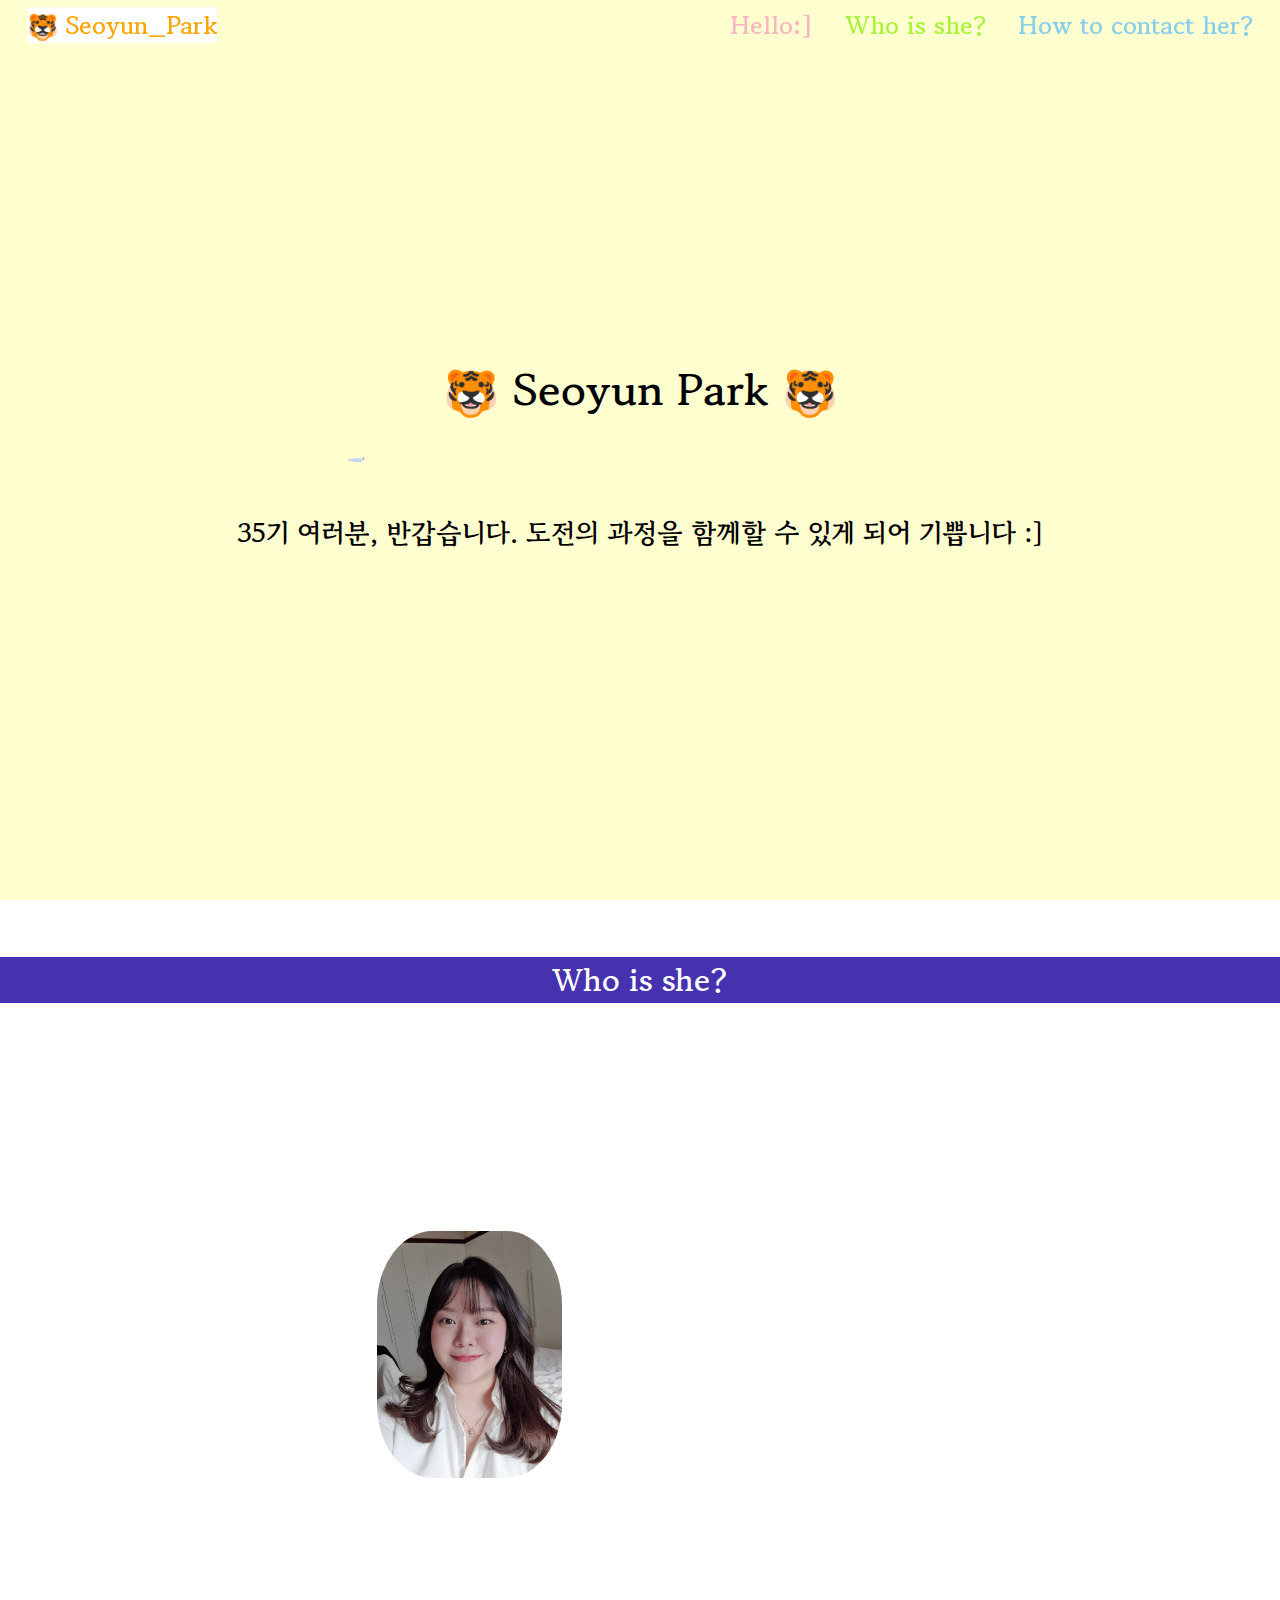
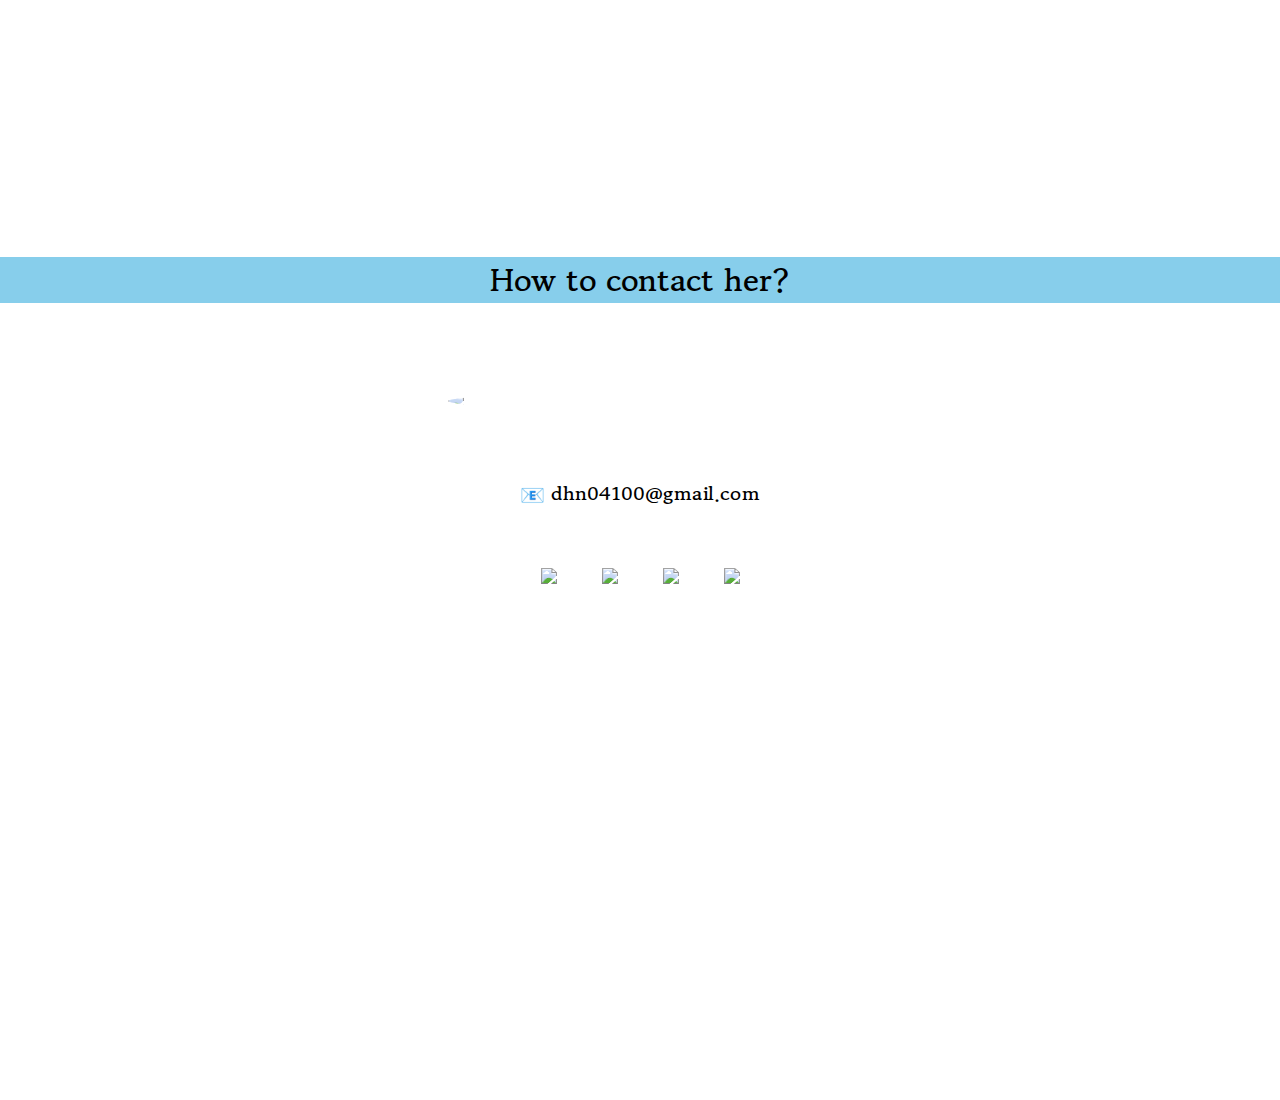
==== HTML/index.html @ dddf6ebf "nav바 flex 적용, logo 추가" ====
<!DOCTYPE html>
<head>
    <!--구글폰트-->
    <link href="https://fonts.googleapis.com/css2?family=Gowun+Batang&display=swap" rel="stylesheet">
    <!-- favicon -->
    <link href="img/tigre_icon.ico" rel="shortcut icon" type="image/x-icon">
    <meta charset="UTF-8">
    <meta name="viewport" content="width=device-width, initial-scale=1.0">
    <title>Seoyun_Park</title>
    <!--나중에 로드된 css파일이 가장 우선순위가 높다.
    그러므로 원하는 외부 css파일이 제대로 적용되기 위해선 head부분이 끝나기 직전 맨 마지막에 위치해야 한다!-->
    <link rel="stylesheet" href="../CSS/index.css">
</head>
<body>
        <nav>
            <logo>
                🐯 Seoyun_Park 
            </logo>
            <!--같은페이지 내 a name(for 클릭시 이동)-->
            <item>
                <a href="#home" style="color: rgb(248, 180, 192);">Hello:]</a>
                <a href="#me" style="color: rgb(169, 243, 59)">Who is she?</a>
                <a href="#contact" style="color: skyblue">How to contact her?</a>
            </item>
        </nav>

    <div class="container"><a name="home"></a>
        <div class="container__home">
            <h1>🐯 Seoyun Park 🐯</h1>
            <img id='tiger' src="https://media.istockphoto.com/photos/funny-tiger-face-picture-id909858932?k=20&m=909858932&s=612x612&w=0&h=Rq5LKW0Afrk-mBOaW4daZA7KhOJztVt-VUy61eu3jvk=">
            <p>35기 여러분, 반갑습니다. 도전의 과정을 함께할 수 있게 되어 기쁩니다 :]</p>
        </div>
        <a name="me"></a>
        <div class="container__me">
            <h1>Who is she?</h1>
            <div class="container__me__content">
                <div class="container__me__content__my-pic"><img src='../img/프로필사진.jpg'></div>
                <div class="container__me__content_my-info">
                    <ul>
                        <li>Name: 박서윤</li>
                        <li>MBTI: ESFJ</li>
                        <li>Major: 정보통신공학과</li>
                        <li>Birth date: 1998-02-12</li>
                        <li>City of Residence: 서울, 용인</li>
                    </ul>
                </div>
            </div>
        </div>
        <a name="contact"></a>
        <div class="container__contact">
            <h1>How to contact her?</h1>
            <img class='container__contact__call-pic' src="https://media1.giphy.com/media/LSFXlAmuWhf6KN49FG/200w.gif?cid=82a1493b43uyl2jy02v2o1eihewjwfdmc5wixrxcimk91atv&rid=200w.gif&ct=g">
            <div class="container__contact__mail">
                📧 dhn04100@gmail.com
            </div>
            <div class="container__contact__contact-list">
                <a href="https://github.com/happy-tiger212"><img src="https://snipstock.com/assets/cdn/png/3501c83e87c774b11ffe331062c77d50.png"></a>
                <a href="https://velog.io/@tiger"><img src="https://jujusnake.github.io/introduction/assets/velog-logo.png"></a>
                <a href="https://www.instagram.com/spread_beads_s2"><img src="https://cdn-icons-png.flaticon.com/512/87/87390.png"></a>
                <a href="https://www.instagram.com/read_ashley_dud"><img src="https://cdn-icons.flaticon.com/png/512/2847/premium/2847689.png?token=exp=1653152950~hmac=2740ef9a741bd08aed2a962cf0799597"></a>
                </div>         
        </div>
    </div>
</body>
</html>
---- CSS/index.css ----
body {
    margin: 0;
    font-family: 'Gowun Batang', serif;
}
nav {
    position: fixed; /*상단 고정*/
    display: flex; 
    flex-direction: row;
    /*nav바 flex 구성 - 2개 박스(logo, item)로 구성*/
    justify-content: space-between;
    /*logo와 item 사이 거리 띄우기*/
    top: 0;
    width: 100%;
    height: 4vh;
    padding-top: 7px;
    background-color: transparent;
    text-align: center;
}
nav logo {
    margin-left: 3vh;
    font-size: 2.8vh;
    font-weight: 600;
    color: orange;
    background-color: rgb(255, 255, 255);
}
nav a{
    text-decoration: none;
    font-size: 2.8vh;
    font-weight: 600;
    padding-right: 3vh;
}
nav a:hover{
    text-decoration: underline;
}
@media(max-width: 720px) {

}
/*반응형 적용 - 720px이하시 a태그 세로로*/

/*----------------------------------------*/
.container {
    display: flex;
    flex-direction: column;
    /* 3단 웹페이지를 만들기 위해 flex */
}
.container__home, .container__me, .container__contact {
    display: flex;
    flex-direction: column;
    /* 배너와 내용 2단 만들기 위해 flex */
    height: 96vh;
    padding-top: 4vh; /*nav부분*/
    flex-grow: 1;
    /* 같은 비율로 화면 채움 */
}
/*----------------------------------------*/
.container__home {
    background-color: rgb(255, 255, 208);
    justify-content: center; /*세로가운데정렬*/
    align-items: center;/*사진과 정보 가로 가운데 정렬*/

}
#tiger{
    border-radius: 100%;
    width: 65vh;
    margin-bottom: 2vh;
    /* padding-top으로 하면 padding까지
    border-radius 범위가 되므로 margin 선택 */
}
.container__home h1 {
    font-size: 5vh;
    /*vh=viewport height
    =현재 실행중인 스크린 크기에 맞춰 상대적 크기 반환
    vw=viewport width
    height=1000px일 때, 1vh는 10px*/
    margin-top: 0;
}
.container__home p {
    font-size: 3vh;
    font-weight: 600; /*텍스트 굵기*/
}
/*----------------------------------------*/
.container__me {
    background-image: url('../img/별.jpg');
    background-size: cover;
    background-position: top;
}
.container__me h1 {
    text-align: center;
    background-color: #4631af;
    color: white;
    margin-bottom: 0;
}
.container__me__content {
    height: 100%;
    display: flex;
    flex-direction: row;
    /* 사진과 내용 가로 2단 만들기 위해 */
    align-items: center;/*사진과 정보 세로 가운데 정렬*/
}
.container__me__content__my-pic img {
    width: 33%;
    border-radius: 30%;
}
.container__me__content__my-pic {
    flex-grow: 2;
    width: 50vh;
    text-align: right;
    padding-right: 20vh;
    padding-bottom: 10vh;
}
.container__me__content_my-info {
    flex-grow: 3;
    font-size: 3vh;
    color: white;
    padding-bottom: 10vh;
}
ul {
    list-style: none; /*점들 삭제*/
    padding-left: 0; /*자체 padding 삭제*/
}
li {
    margin-bottom: 3vh;
    font-size: 110%
}
/*----------------------------------------*/
.container__contact {
    background-image:  url('https://images.unsplash.com/photo-1514454529242-9e4677563e7b?ixlib=rb-1.2.1&ixid=MnwxMjA3fDB8MHxwaG90by1wYWdlfHx8fGVufDB8fHx8&auto=format&fit=crop&w=1170&q=80');
    background-size: cover;
}
.container__contact h1 {
    text-align: center;
    background-color: skyblue;
    margin-bottom: 0;
}
.container__contact__call-pic {
    margin-top: 90px;
    margin-bottom: 70px;
    width: 30%;
    border-radius: 60%;
    margin-left: auto;
    margin-right: auto;
}
.container__contact__mail {
    text-align: center;
    font-size: 20px;
    color:black;
    font-weight: 600;
}
.container__contact__contact-list {
    margin-top: 0px;
    margin-bottom: 80px;
    text-align: center; /*이미지 가운데 정렬*/
}
.container__contact__contact-list a:not(:last-child){
    padding-right: 40px;
}
.container__contact__contact-list img {
    margin-top: 60px;
    width: 9vh;
}
.container__contact__contact-list a:hover img {
    transition: all 0.2s linear;
    /*부드럽게 확대*/
    transform: scale(1.2);
} /*마우스 오버시 img 확대*/
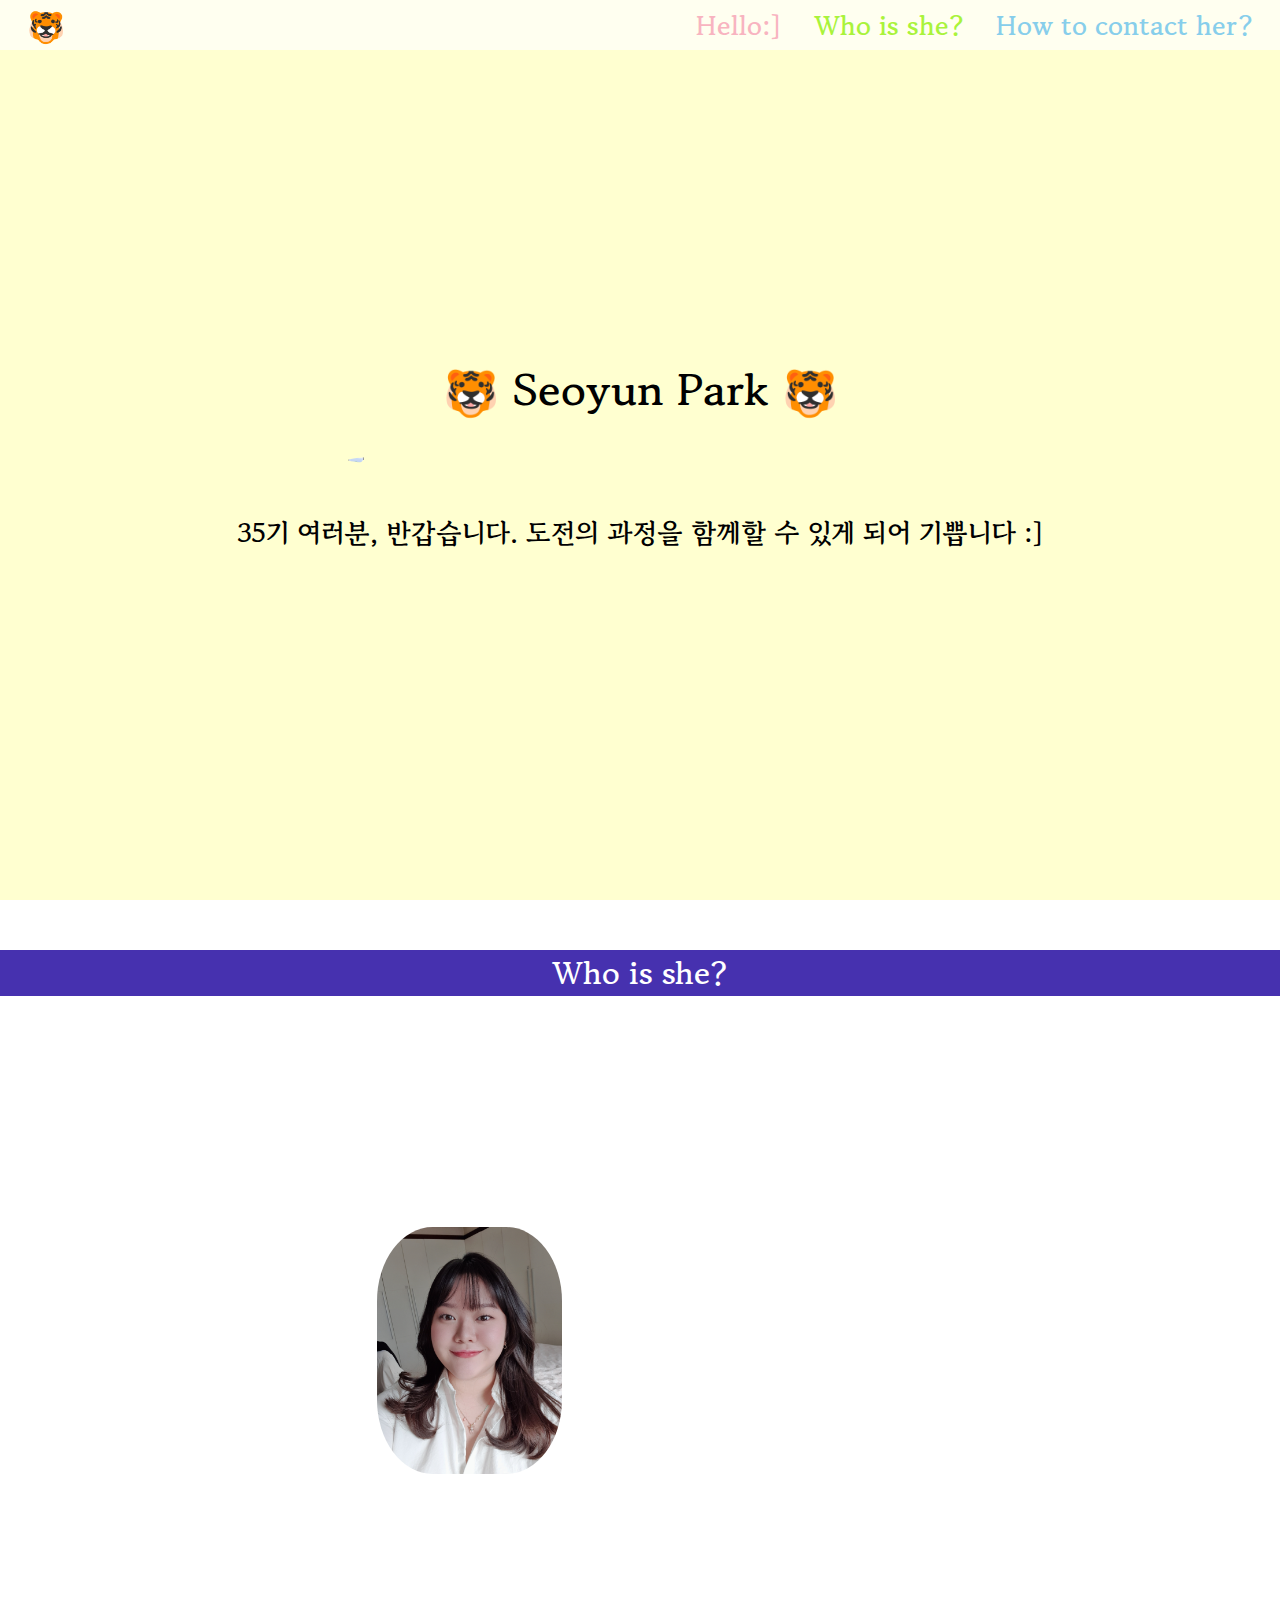
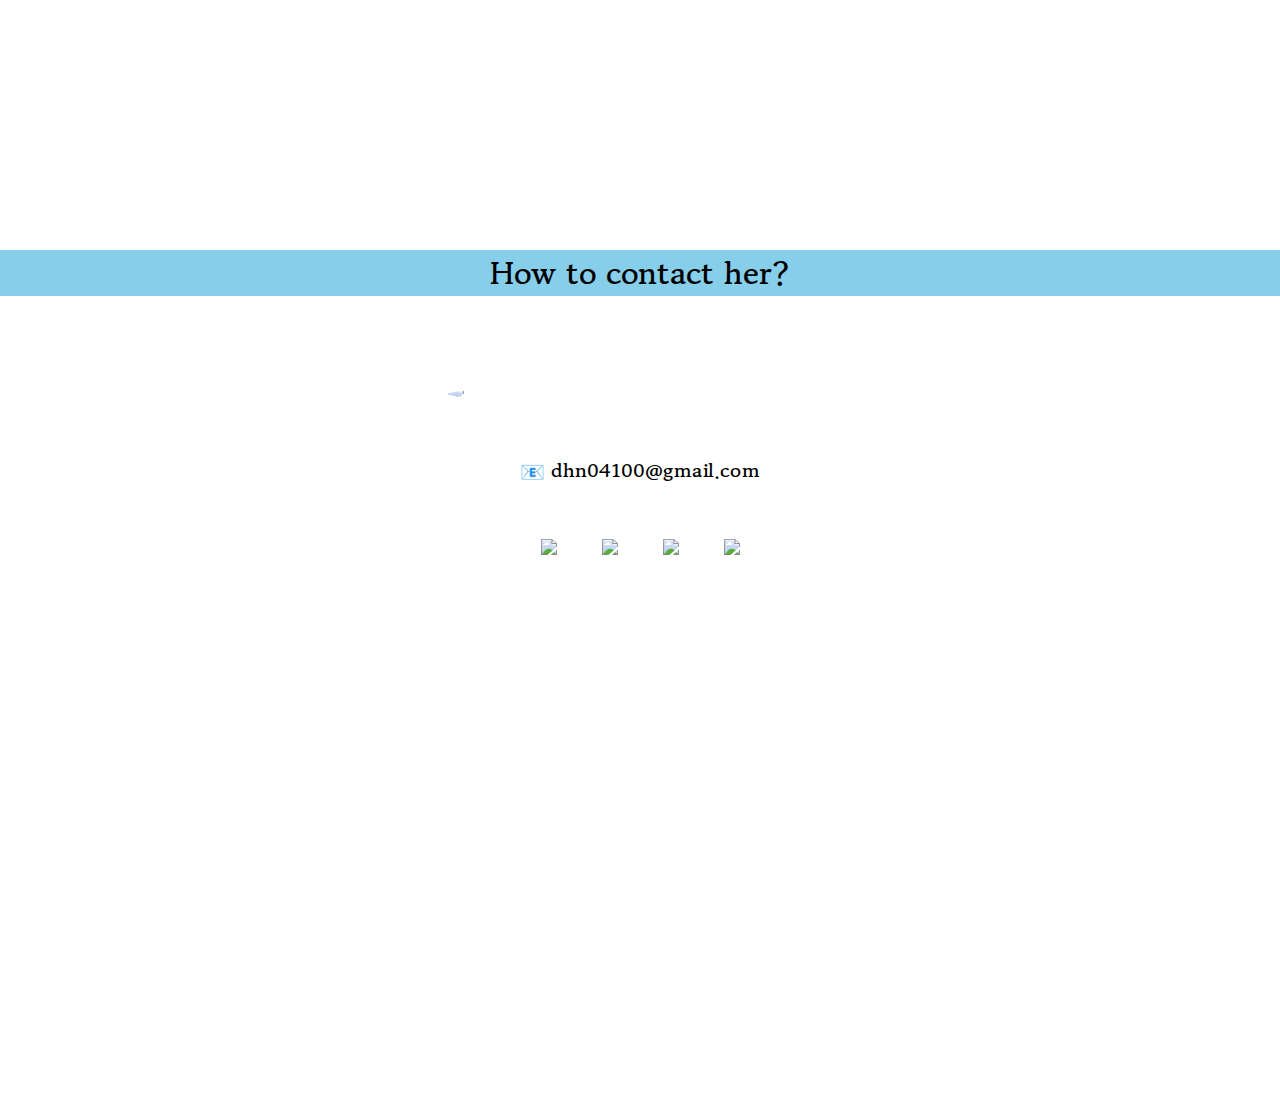
==== commit 042f7a0b: "nav바 반응형 + toggleBtn JS적용" ====
--- a/HTML/index.html
+++ b/HTML/index.html
@@ -3,27 +3,32 @@
     <!--구글폰트-->
     <link href="https://fonts.googleapis.com/css2?family=Gowun+Batang&display=swap" rel="stylesheet">
     <!-- favicon -->
-    <link href="img/tigre_icon.ico" rel="shortcut icon" type="image/x-icon">
+    <link href="../img/tigre_icon.ico" rel="shortcut icon" type="image/x-icon">
     <meta charset="UTF-8">
+    <!---fontawesome 사용 위해-->
+    <script src="https://kit.fontawesome.com/937f975639.js" crossorigin="anonymous"></script>
     <meta name="viewport" content="width=device-width, initial-scale=1.0">
     <title>Seoyun_Park</title>
     <!--나중에 로드된 css파일이 가장 우선순위가 높다.
     그러므로 원하는 외부 css파일이 제대로 적용되기 위해선 head부분이 끝나기 직전 맨 마지막에 위치해야 한다!-->
+    <script src="../JavaScript/main.js" defer></script>
     <link rel="stylesheet" href="../CSS/index.css">
 </head>
 <body>
         <nav>
             <logo>
-                🐯 Seoyun_Park 
+                🐯
             </logo>
             <!--같은페이지 내 a name(for 클릭시 이동)-->
-            <item>
+            <item class="nav__menu">
                 <a href="#home" style="color: rgb(248, 180, 192);">Hello:]</a>
                 <a href="#me" style="color: rgb(169, 243, 59)">Who is she?</a>
                 <a href="#contact" style="color: skyblue">How to contact her?</a>
             </item>
-        </nav>
-
+            <a href="#" class="nav__toggleBtn">
+                <i class="fa-solid fa-bars"></i>
+            </a>
+            </nav>
     <div class="container"><a name="home"></a>
         <div class="container__home">
             <h1>🐯 Seoyun Park 🐯</h1>
--- a/CSS/index.css
+++ b/CSS/index.css
@@ -9,34 +9,36 @@
     /*nav바 flex 구성 - 2개 박스(logo, item)로 구성*/
     justify-content: space-between;
     /*logo와 item 사이 거리 띄우기*/
+    align-items: center;
     top: 0;
     width: 100%;
     height: 4vh;
     padding-top: 7px;
-    background-color: transparent;
-    text-align: center;
+    padding-bottom: 7px;
+    background-color: ivory;
 }
 nav logo {
     margin-left: 3vh;
-    font-size: 2.8vh;
+    font-size: 3.4vh;
     font-weight: 600;
     color: orange;
-    background-color: rgb(255, 255, 255);
-}
-nav a{
+    /* background-color: rgb(255, 255, 255); */
+    padding-right: 1vh;
+}
+.nav__menu a{
     text-decoration: none;
-    font-size: 2.8vh;
+    font-size: 3vh;
     font-weight: 600;
     padding-right: 3vh;
 }
-nav a:hover{
+.nav__menu a:hover{
     text-decoration: underline;
 }
-@media(max-width: 720px) {
-
-}
-/*반응형 적용 - 720px이하시 a태그 세로로*/
-
+.nav__toggleBtn { /*직속자식만. 즉, 토글버튼*/
+    font-size: 130%;
+    color: black;
+    display: none; /*화면이 720px 이하일때만*/
+}
 /*----------------------------------------*/
 .container {
     display: flex;
@@ -89,6 +91,8 @@
     background-color: #4631af;
     color: white;
     margin-bottom: 0;
+    margin-top: 14px;
+    /*4vh초과한  nav바의 padding 14px*/
 }
 .container__me__content {
     height: 100%;
@@ -131,10 +135,12 @@
     text-align: center;
     background-color: skyblue;
     margin-bottom: 0;
+    margin-top: 14px;
+    /*4vh초과한  nav바의 padding 14px*/
 }
 .container__contact__call-pic {
-    margin-top: 90px;
-    margin-bottom: 70px;
+    margin-top: 10vh;
+    margin-bottom: 6vh;
     width: 30%;
     border-radius: 60%;
     margin-left: auto;
@@ -155,11 +161,56 @@
     padding-right: 40px;
 }
 .container__contact__contact-list img {
-    margin-top: 60px;
+    margin-top: 6vh;
     width: 9vh;
 }
 .container__contact__contact-list a:hover img {
     transition: all 0.2s linear;
     /*부드럽게 확대*/
     transform: scale(1.2);
-} /*마우스 오버시 img 확대*/ +} /*마우스 오버시 img 확대*/ 
+
+/*반응형 적용 - 720px이하시 a태그 세로로*/
+@media(max-width: 720px) {
+    /*특정 px이하 메뉴 세로 배치*/
+    nav {
+        flex-direction: column;
+        padding-bottom: 10px;
+        /*nav 내부의 logo와 item을 세로 정렬*/
+    }
+    nav logo {
+        margin: 0;
+        padding-right: 0;
+    }
+    nav item {
+        display: flex;
+        flex-direction: column;
+        background-color: ivory;
+
+        /*item 내부의 a태그들을 세로 정렬*/
+        width: 100%;
+        padding-top: 1vh;
+        align-items: center/*가로중앙정렬*/;
+    }
+    .nav__menu a {
+        padding-bottom: 1vh;
+        padding-right: 0;
+    }
+    .container__home, .container__me, .container__contact {
+        padding-top: 21vh;
+        height: 79vh;
+    }
+    .nav__toggleBtn {
+        display: block;
+        position: absolute;
+        /*가장 가까운 position 기준(nav바: fixed)으로 고정*/
+        top: 10px;
+        right: 13px;
+    }
+    .nav__menu {
+        display: none; /*toggleBtn 누르기 전에 보이지 않도록*/
+    }
+    .nav__menu.active {
+        display: flex;
+    }
+}
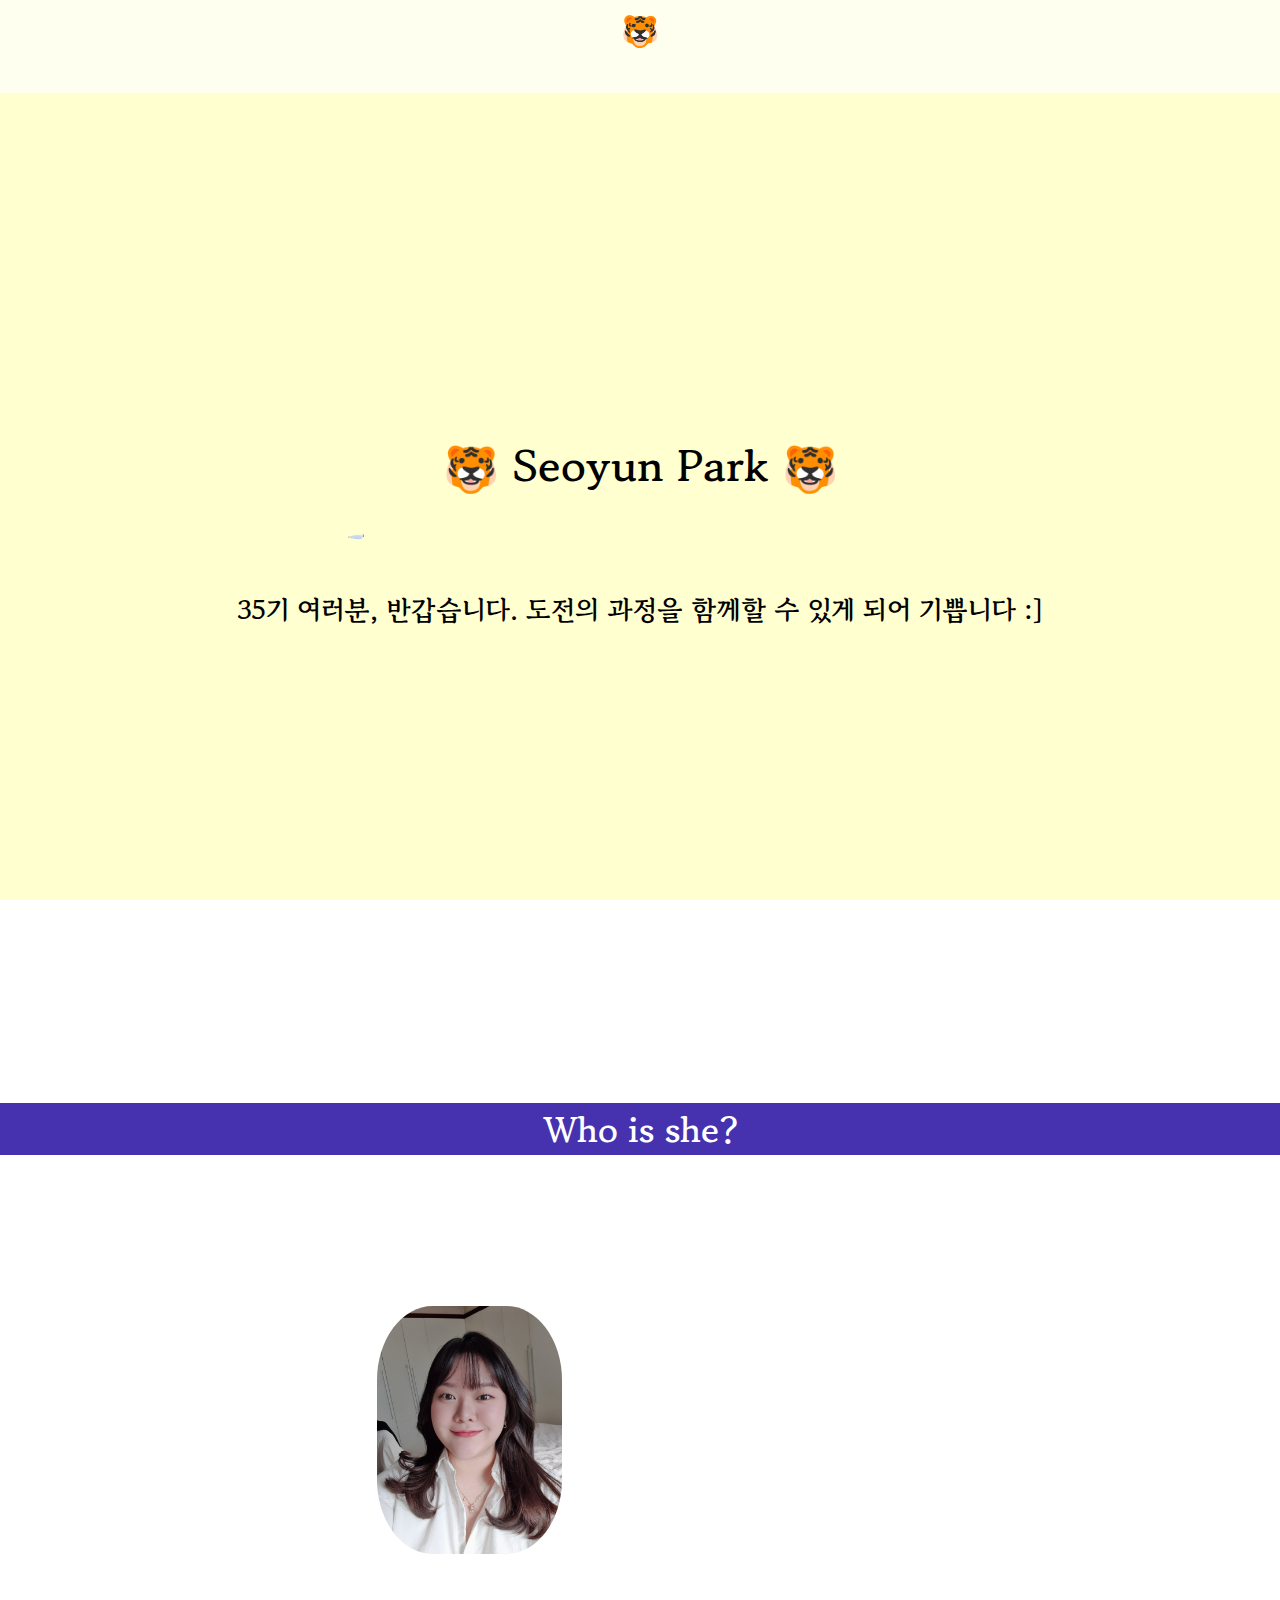
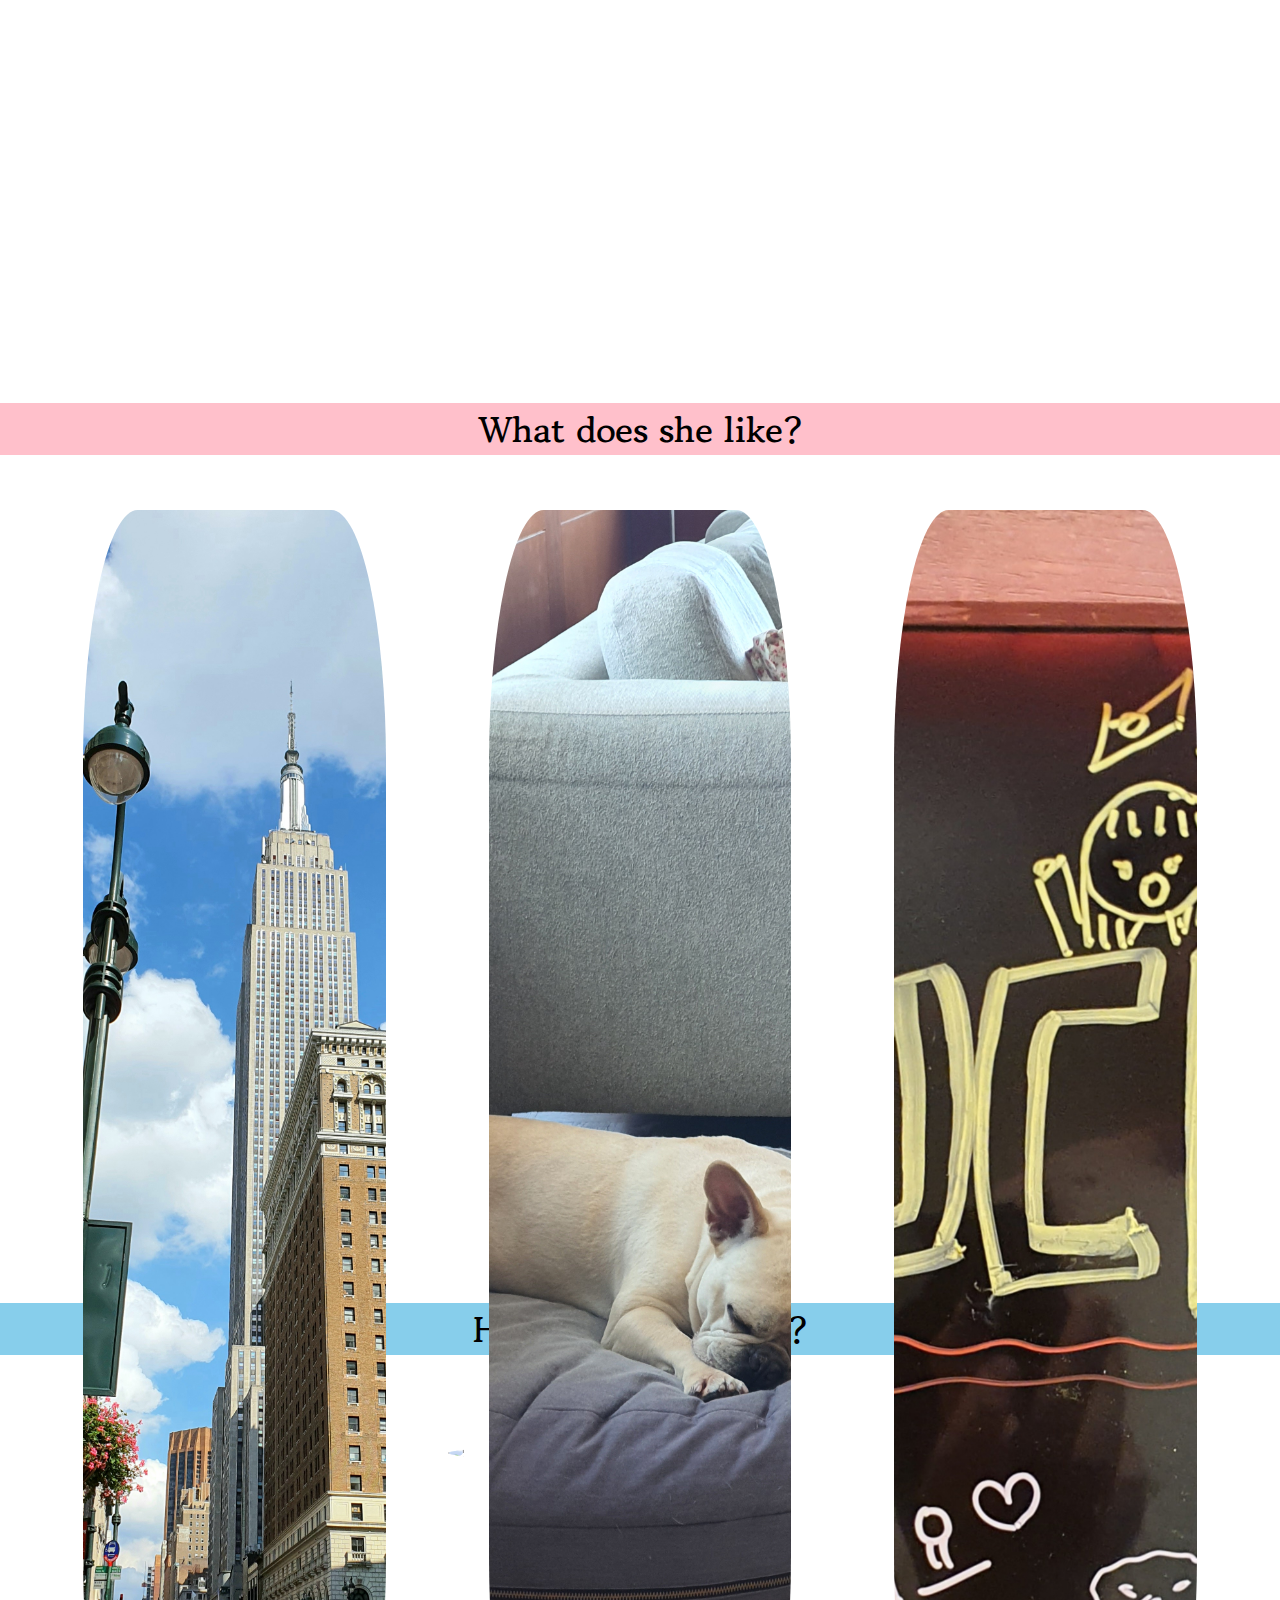
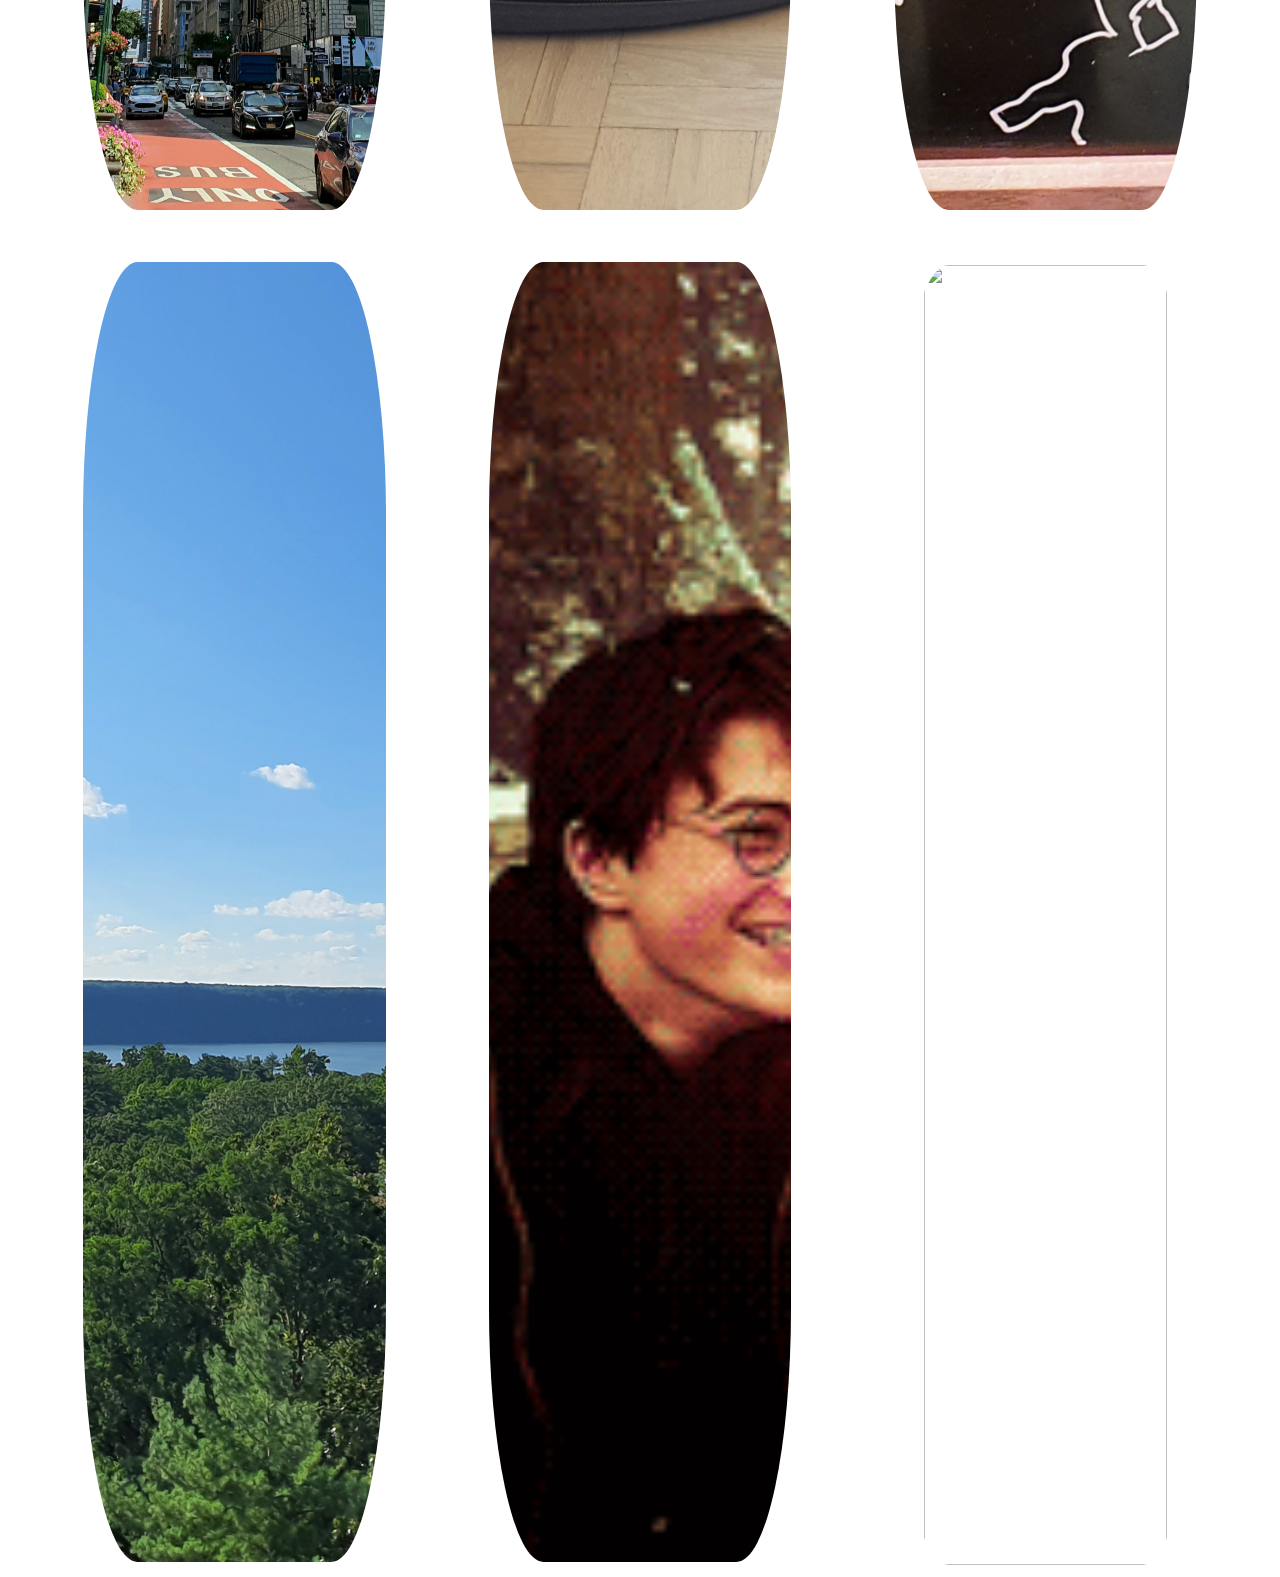
==== commit 984546a8: "갤러리 + hover시 텍스트" ====
--- a/HTML/index.html
+++ b/HTML/index.html
@@ -15,20 +15,21 @@
     <link rel="stylesheet" href="../CSS/index.css">
 </head>
 <body>
-        <nav>
-            <logo>
-                🐯
-            </logo>
-            <!--같은페이지 내 a name(for 클릭시 이동)-->
-            <item class="nav__menu">
-                <a href="#home" style="color: rgb(248, 180, 192);">Hello:]</a>
-                <a href="#me" style="color: rgb(169, 243, 59)">Who is she?</a>
-                <a href="#contact" style="color: skyblue">How to contact her?</a>
-            </item>
-            <a href="#" class="nav__toggleBtn">
-                <i class="fa-solid fa-bars"></i>
-            </a>
-            </nav>
+    <nav>
+        <logo>
+            <a href="#">🐯</a>
+        </logo>
+        <!--같은페이지 내 a name(for 클릭시 이동)-->
+        <item class="nav__menu">
+            <a href="#home" style="color: rgb(224, 224, 74);">Hello:]</a>
+            <a href="#me" style="color: rgb(165, 110, 229)">Who is she?</a>
+            <a href="#like" style="color: rgb(254, 180, 192)">What does she like?</a>
+            <a href="#contact" style="color: skyblue">How to contact her?</a>
+        </item>
+        <a href="#" class="nav__toggleBtn">
+            <i class="fa-solid fa-bars"></i>
+        </a>
+    </nav>
     <div class="container"><a name="home"></a>
         <div class="container__home">
             <h1>🐯 Seoyun Park 🐯</h1>
@@ -51,6 +52,36 @@
                 </div>
             </div>
         </div>
+        <a name="like"></a>
+        <div class="container__like">
+            <h1>What does she like?</h1>
+            <div class="container__like__grid">
+                <div>
+                    <p class="container__like__grid__title">여행</p>
+                    <img src="../img/뉴욕.jpg">
+                </div>
+                <div>
+                    <p class="container__like__grid__title">털친구들</p>
+                    <img src="../img/털친구.jpg">
+                </div>
+                <div>
+                    <p class="container__like__grid__title">방탈출</p>
+                    <img src="../img/방탈출.jpg">
+                </div>
+                <div>
+                    <p class="container__like__grid__title">맑은 하늘</p>
+                    <img src="../img/자연하늘.jpg">
+                </div>
+                <div>
+                    <p class="container__like__grid__title">영화</p>
+                    <img src="../img/해리포터.gif">
+                </div>
+                <div>
+                    <p class="container__like__grid__title">파스타</p>
+                    <img src="../img/파스타.jpg">
+                </div>
+            </div>
+        </div>
         <a name="contact"></a>
         <div class="container__contact">
             <h1>How to contact her?</h1>
--- a/CSS/index.css
+++ b/CSS/index.css
@@ -2,9 +2,11 @@
     margin: 0;
     font-family: 'Gowun Batang', serif;
 }
+
 nav {
-    position: fixed; /*상단 고정*/
-    display: flex; 
+    position: fixed;
+    /*상단 고정*/
+    display: flex;
     flex-direction: row;
     /*nav바 flex 구성 - 2개 박스(logo, item)로 구성*/
     justify-content: space-between;
@@ -17,6 +19,7 @@
     padding-bottom: 7px;
     background-color: ivory;
 }
+
 nav logo {
     margin-left: 3vh;
     font-size: 3.4vh;
@@ -25,49 +28,69 @@
     /* background-color: rgb(255, 255, 255); */
     padding-right: 1vh;
 }
-.nav__menu a{
+
+nav logo a {
+    text-decoration: none;
+}
+
+.nav__menu a {
     text-decoration: none;
     font-size: 3vh;
     font-weight: 600;
     padding-right: 3vh;
 }
-.nav__menu a:hover{
+
+.nav__menu a:hover {
     text-decoration: underline;
 }
-.nav__toggleBtn { /*직속자식만. 즉, 토글버튼*/
-    font-size: 130%;
+
+.nav__toggleBtn {
+    /*직속자식만. 즉, 토글버튼*/
+    font-size: 2.7vh;
     color: black;
-    display: none; /*화면이 720px 이하일때만*/
-}
+    display: none;
+    /*화면이 720px 이하일때만*/
+}
+
 /*----------------------------------------*/
 .container {
     display: flex;
     flex-direction: column;
     /* 3단 웹페이지를 만들기 위해 flex */
 }
-.container__home, .container__me, .container__contact {
+
+.container__home,
+.container__me,
+.container__like,
+.container__contact {
     display: flex;
     flex-direction: column;
     /* 배너와 내용 2단 만들기 위해 flex */
     height: 96vh;
-    padding-top: 4vh; /*nav부분*/
+    padding-top: 4vh;
+    /*nav부분*/
     flex-grow: 1;
     /* 같은 비율로 화면 채움 */
 }
+
 /*----------------------------------------*/
 .container__home {
     background-color: rgb(255, 255, 208);
-    justify-content: center; /*세로가운데정렬*/
-    align-items: center;/*사진과 정보 가로 가운데 정렬*/
-
-}
-#tiger{
+    justify-content: center;
+    /*세로가운데정렬*/
+    align-items: center;
+    /*사진과 정보 가로 가운데 정렬*/
+
+}
+
+#tiger {
     border-radius: 100%;
     width: 65vh;
     margin-bottom: 2vh;
     /* padding-top으로 하면 padding까지
     border-radius 범위가 되므로 margin 선택 */
 }
+
 .container__home h1 {
     font-size: 5vh;
     /*vh=viewport height
@@ -76,35 +99,44 @@
     height=1000px일 때, 1vh는 10px*/
     margin-top: 0;
 }
+
 .container__home p {
     font-size: 3vh;
-    font-weight: 600; /*텍스트 굵기*/
-}
+    font-weight: 600;
+    /*텍스트 굵기*/
+}
+
 /*----------------------------------------*/
 .container__me {
     background-image: url('../img/별.jpg');
     background-size: cover;
     background-position: top;
 }
+
 .container__me h1 {
     text-align: center;
     background-color: #4631af;
     color: white;
+    font-size: 4vh;
     margin-bottom: 0;
     margin-top: 14px;
     /*4vh초과한  nav바의 padding 14px*/
 }
+
 .container__me__content {
     height: 100%;
     display: flex;
     flex-direction: row;
     /* 사진과 내용 가로 2단 만들기 위해 */
-    align-items: center;/*사진과 정보 세로 가운데 정렬*/
-}
+    align-items: center;
+    /*사진과 정보 세로 가운데 정렬*/
+}
+
 .container__me__content__my-pic img {
     width: 33%;
     border-radius: 30%;
 }
+
 .container__me__content__my-pic {
     flex-grow: 2;
     width: 50vh;
@@ -112,32 +144,102 @@
     padding-right: 20vh;
     padding-bottom: 10vh;
 }
+
 .container__me__content_my-info {
     flex-grow: 3;
     font-size: 3vh;
     color: white;
     padding-bottom: 10vh;
 }
+
 ul {
-    list-style: none; /*점들 삭제*/
-    padding-left: 0; /*자체 padding 삭제*/
-}
+    list-style: none;
+    /*점들 삭제*/
+    padding-left: 0;
+    /*자체 padding 삭제*/
+}
+
 li {
     margin-bottom: 3vh;
     font-size: 110%
 }
+
+/*----------------------------------------*/
+.container__like {
+    background-image: url('https://cdn.pixabay.com/photo/2017/02/16/19/47/bokeh-2072271_960_720.jpg');
+    background-size: cover;
+}
+
+.container__like img {
+    width: 80%;
+    height: 1300px;
+    object-fit: cover;
+    padding: 10px;
+    border-radius: 20%;
+}
+
+.container__like h1 {
+    text-align: center;
+    background-color: pink;
+    font-size: 4vh;
+    margin-bottom: 0;
+    margin-top: 14px;
+}
+
+.container__like__grid {
+    margin: 5vh;
+    /*img위 text를 absolute로 하기 위해*/
+    display: grid;
+    grid-template-columns: repeat(3, 3fr);
+    /*repeat(3,1fr) = 1fr 1fr 1fr*/
+    grid-gap: 3vh;
+    align-items: center;
+}
+
+.container__like__grid div {
+    text-align: center;
+    position: relative;
+    /*텍스트 사진 기준 위해. position*/
+}
+.container__like__grid__title {
+    margin: 0;
+    /*텍스트 사진 기준 position 위해*/
+    position: absolute;
+    height: 100%;
+    width: 80%;
+    margin-left: 10%;
+    border-radius: 20%;
+    background: rgba(0, 2, 90, 0.4);
+    /*a(alpha channel): 투명도(0(투명)~1(불투명))*/
+    color: white;
+    font-size: 5vh;
+    /*텍스트 가로 세로 중앙 정렬*/
+    display: flex;
+    align-items: center;
+    justify-content: center;
+    /*배경과 텍스트 투명도 지정*/
+    opacity: 0; /*투명*/
+}
+.container__like__grid div:hover .container__like__grid__title {
+    transition: opacity 0.5s; /*opacity가 0.5s동안 변화*/
+    opacity: 1; /*원래의 설정값(불투명)*/
+}
+
 /*----------------------------------------*/
 .container__contact {
-    background-image:  url('https://images.unsplash.com/photo-1514454529242-9e4677563e7b?ixlib=rb-1.2.1&ixid=MnwxMjA3fDB8MHxwaG90by1wYWdlfHx8fGVufDB8fHx8&auto=format&fit=crop&w=1170&q=80');
+    background-image: url('https://images.unsplash.com/photo-1514454529242-9e4677563e7b?ixlib=rb-1.2.1&ixid=MnwxMjA3fDB8MHxwaG90by1wYWdlfHx8fGVufDB8fHx8&auto=format&fit=crop&w=1170&q=80');
     background-size: cover;
 }
+
 .container__contact h1 {
     text-align: center;
     background-color: skyblue;
+    font-size: 4vh;
     margin-bottom: 0;
     margin-top: 14px;
     /*4vh초과한  nav바의 padding 14px*/
 }
+
 .container__contact__call-pic {
     margin-top: 10vh;
     margin-bottom: 6vh;
@@ -146,71 +248,91 @@
     margin-left: auto;
     margin-right: auto;
 }
+
 .container__contact__mail {
     text-align: center;
-    font-size: 20px;
-    color:black;
+    font-size: 2vh;
+    color: black;
     font-weight: 600;
 }
+
 .container__contact__contact-list {
     margin-top: 0px;
     margin-bottom: 80px;
-    text-align: center; /*이미지 가운데 정렬*/
-}
-.container__contact__contact-list a:not(:last-child){
-    padding-right: 40px;
-}
+    text-align: center;
+    /*이미지 가운데 정렬*/
+}
+
+.container__contact__contact-list a:not(:last-child) {
+    padding-right: 4vh;
+}
+
 .container__contact__contact-list img {
     margin-top: 6vh;
     width: 9vh;
 }
+
 .container__contact__contact-list a:hover img {
     transition: all 0.2s linear;
     /*부드럽게 확대*/
     transform: scale(1.2);
-} /*마우스 오버시 img 확대*/ 
-
-/*반응형 적용 - 720px이하시 a태그 세로로*/
-@media(max-width: 720px) {
+}
+/*마우스 오버시 img 확대*/
+
+/*반응형 적용 - 4000px이하시 a태그 세로로*/
+@media(max-width: 4000px) {
+
     /*특정 px이하 메뉴 세로 배치*/
     nav {
         flex-direction: column;
-        padding-bottom: 10px;
+        padding-bottom: 50px;
         /*nav 내부의 logo와 item을 세로 정렬*/
     }
+
     nav logo {
         margin: 0;
         padding-right: 0;
     }
-    nav item {
+
+    .nav__menu {
         display: flex;
         flex-direction: column;
         background-color: ivory;
-
         /*item 내부의 a태그들을 세로 정렬*/
         width: 100%;
         padding-top: 1vh;
-        align-items: center/*가로중앙정렬*/;
-    }
+        align-items: center
+            /*가로중앙정렬*/
+        ;
+    }
+
     .nav__menu a {
         padding-bottom: 1vh;
         padding-right: 0;
     }
-    .container__home, .container__me, .container__contact {
+
+    .container__home,
+    .container__me,
+    .container__like,
+    .container__contact {
         padding-top: 21vh;
         height: 79vh;
     }
+
     .nav__toggleBtn {
         display: block;
         position: absolute;
         /*가장 가까운 position 기준(nav바: fixed)으로 고정*/
         top: 10px;
-        right: 13px;
-    }
+        right: 20px;
+    }
+
     .nav__menu {
-        display: none; /*toggleBtn 누르기 전에 보이지 않도록*/
-    }
+        display: none;
+        /*toggleBtn 누르기 전에 보이지 않도록*/
+    }
+
     .nav__menu.active {
         display: flex;
     }
-}
+}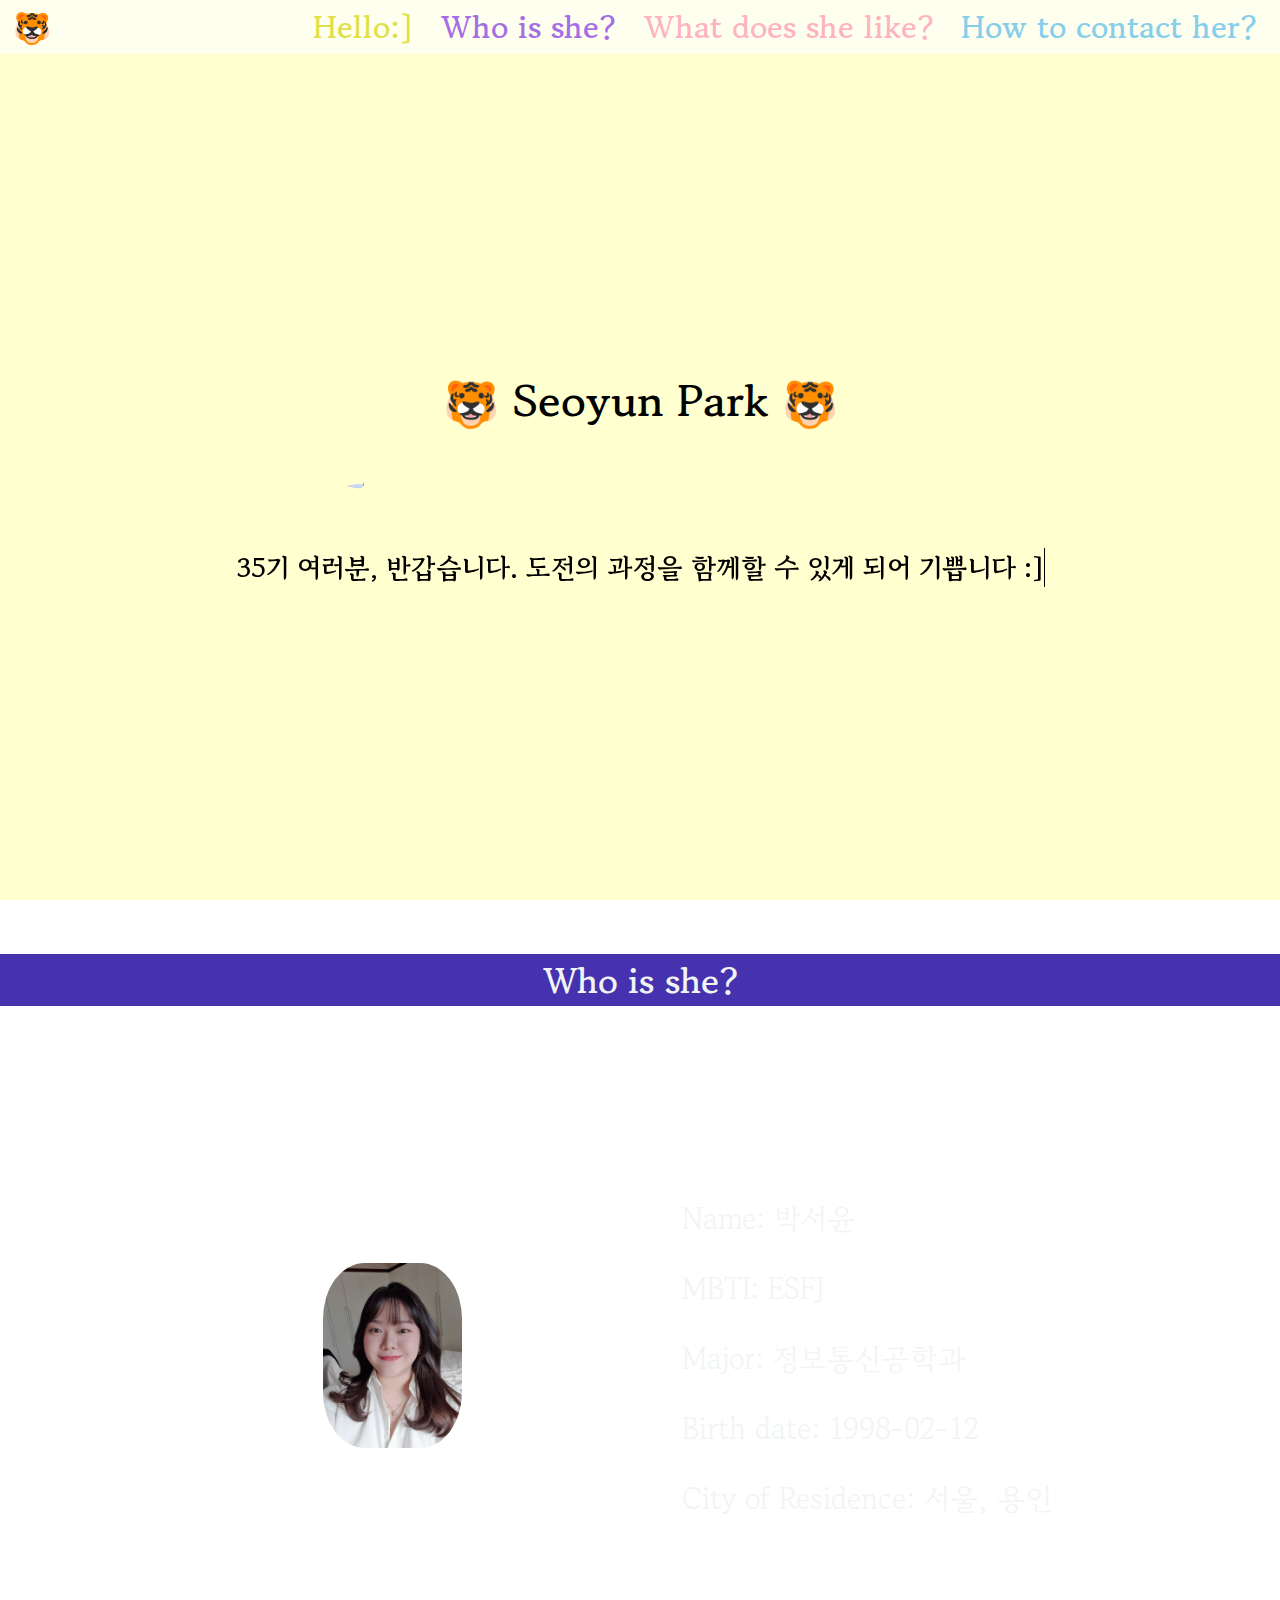
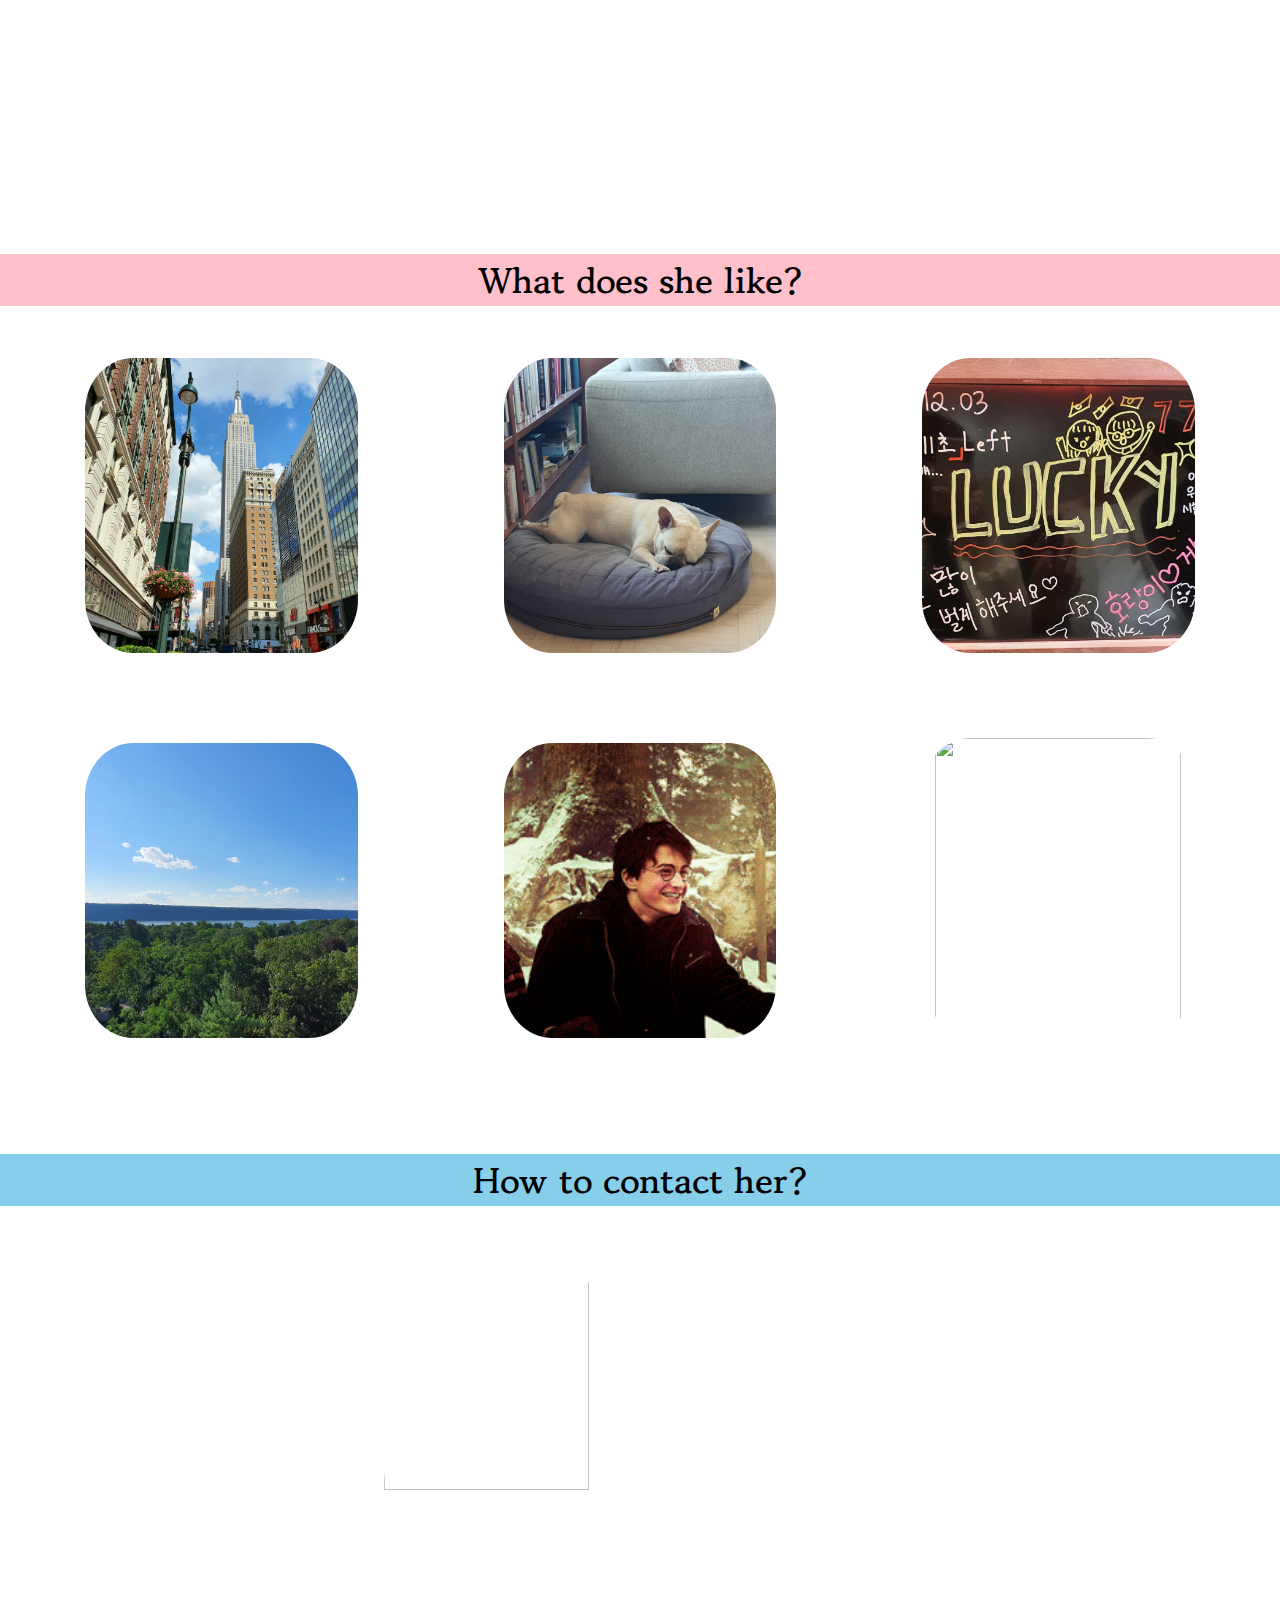
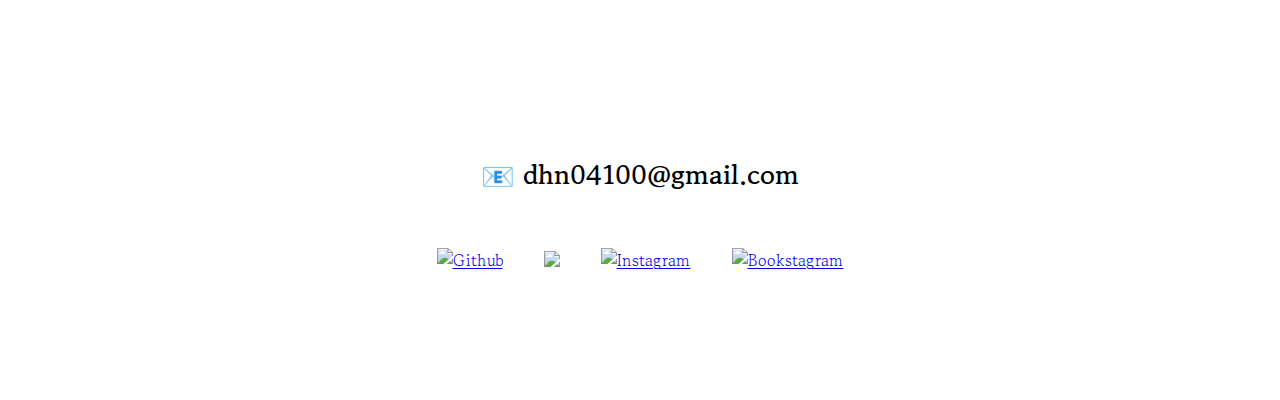
==== commit 4af93f06: "typing 코드 수정+주석처리" ====
--- a/HTML/index.html
+++ b/HTML/index.html
@@ -26,21 +26,25 @@
             <a href="#like" style="color: rgb(254, 180, 192)">What does she like?</a>
             <a href="#contact" style="color: skyblue">How to contact her?</a>
         </item>
-        <a href="#" class="nav__toggleBtn">
+        <a class="nav__toggleBtn">
             <i class="fa-solid fa-bars"></i>
         </a>
     </nav>
-    <div class="container"><a name="home"></a>
-        <div class="container__home">
+    <main class="container"><a name="home"></a>
+        <!--스크롤업 버튼-->
+        <a href="#" class="aside_toTop"> 
+            <i class="fa-solid fa-angles-up"></i>
+        </a>
+        <section class="container__home">
             <h1>🐯 Seoyun Park 🐯</h1>
             <img id='tiger' src="https://media.istockphoto.com/photos/funny-tiger-face-picture-id909858932?k=20&m=909858932&s=612x612&w=0&h=Rq5LKW0Afrk-mBOaW4daZA7KhOJztVt-VUy61eu3jvk=">
-            <p>35기 여러분, 반갑습니다. 도전의 과정을 함께할 수 있게 되어 기쁩니다 :]</p>
-        </div>
+            <div>35기 여러분, 반갑습니다. 도전의 과정을 함께할 수 있게 되어 기쁩니다 :]</div>
+        </section>
         <a name="me"></a>
-        <div class="container__me">
+        <section class="container__me">
             <h1>Who is she?</h1>
             <div class="container__me__content">
-                <div class="container__me__content__my-pic"><img src='../img/프로필사진.jpg'></div>
+                <figure class="container__me__content__my-pic"><img src='../img/프로필사진.jpg'></figure>
                 <div class="container__me__content_my-info">
                     <ul>
                         <li>Name: 박서윤</li>
@@ -51,51 +55,51 @@
                     </ul>
                 </div>
             </div>
-        </div>
+        </section>
         <a name="like"></a>
-        <div class="container__like">
+        <section class="container__like">
             <h1>What does she like?</h1>
             <div class="container__like__grid">
-                <div>
-                    <p class="container__like__grid__title">여행</p>
-                    <img src="../img/뉴욕.jpg">
-                </div>
-                <div>
-                    <p class="container__like__grid__title">털친구들</p>
-                    <img src="../img/털친구.jpg">
-                </div>
-                <div>
-                    <p class="container__like__grid__title">방탈출</p>
-                    <img src="../img/방탈출.jpg">
-                </div>
-                <div>
-                    <p class="container__like__grid__title">맑은 하늘</p>
-                    <img src="../img/자연하늘.jpg">
-                </div>
-                <div>
-                    <p class="container__like__grid__title">영화</p>
-                    <img src="../img/해리포터.gif">
-                </div>
-                <div>
-                    <p class="container__like__grid__title">파스타</p>
-                    <img src="../img/파스타.jpg">
-                </div>
+                <figure>
+                    <figcaption class="container__like__grid__title">여행</figcaption>
+                    <img class="container__like__grid__img" src="../img/뉴욕.jpg">
+                </figure>
+                <figure>
+                    <figcaption class="container__like__grid__title">털친구들</figcaption>
+                    <img class="container__like__grid__img" src="../img/털친구.jpg">
+                </figure>
+                <figure>
+                    <figcaption class="container__like__grid__title">방탈출</figcaption>
+                    <img class="container__like__grid__img" src="../img/방탈출.jpg">
+                </figure>
+                <figure>
+                    <figcaption class="container__like__grid__title">맑은 하늘</figcaption>
+                    <img class="container__like__grid__img" src="../img/자연하늘.jpg">
+                </figure>
+                <figure>
+                    <figcaption class="container__like__grid__title">영화</figcaption>
+                    <img class="container__like__grid__img" src="../img/해리포터.gif">
+                </figure>
+                <figure>
+                    <figcaption class="container__like__grid__title">파스타</figcaption>
+                    <img class="container__like__grid__img" src="../img/파스타.jpg">
+                </figure>
             </div>
-        </div>
+        </section>
         <a name="contact"></a>
-        <div class="container__contact">
+        <section class="container__contact">
             <h1>How to contact her?</h1>
             <img class='container__contact__call-pic' src="https://media1.giphy.com/media/LSFXlAmuWhf6KN49FG/200w.gif?cid=82a1493b43uyl2jy02v2o1eihewjwfdmc5wixrxcimk91atv&rid=200w.gif&ct=g">
             <div class="container__contact__mail">
                 📧 dhn04100@gmail.com
             </div>
-            <div class="container__contact__contact-list">
-                <a href="https://github.com/happy-tiger212"><img src="https://snipstock.com/assets/cdn/png/3501c83e87c774b11ffe331062c77d50.png"></a>
-                <a href="https://velog.io/@tiger"><img src="https://jujusnake.github.io/introduction/assets/velog-logo.png"></a>
-                <a href="https://www.instagram.com/spread_beads_s2"><img src="https://cdn-icons-png.flaticon.com/512/87/87390.png"></a>
-                <a href="https://www.instagram.com/read_ashley_dud"><img src="https://cdn-icons.flaticon.com/png/512/2847/premium/2847689.png?token=exp=1653152950~hmac=2740ef9a741bd08aed2a962cf0799597"></a>
-                </div>         
-        </div>
-    </div>
+            <article class="container__contact__contact-list">
+                <a href="https://github.com/happy-tiger212" target="_blank"><img src="https://snipstock.com/assets/cdn/png/3501c83e87c774b11ffe331062c77d50.png" alt="Github"></a>
+                <a href="https://velog.io/@tiger" target="_blank"><img src="https://jujusnake.github.io/introduction/assets/velog-logo.png" ale="Velog"></a>
+                <a href="https://www.instagram.com/spread_beads_s2" target="_blank"><img src="https://cdn-icons-png.flaticon.com/512/87/87390.png" alt="Instagram"></a>
+                <a href="https://www.instagram.com/read_ashley_dud" target="_blank"><img src="../img/bookstagram.png" alt="Bookstagram"></a>
+            </article>         
+        </section>
+    </main>
 </body>
 </html> --- a/CSS/index.css
+++ b/CSS/index.css
@@ -1,8 +1,16 @@
+:root {
+    --text--color: #f0f4f5;
+}
+* {
+    box-sizing: border-box;
+}
+h1 {
+    margin: 0;
+}
 body {
     margin: 0;
     font-family: 'Gowun Batang', serif;
 }
-
 nav {
     position: fixed;
     /*상단 고정*/
@@ -14,19 +22,15 @@
     align-items: center;
     top: 0;
     width: 100%;
-    height: 4vh;
-    padding-top: 7px;
-    padding-bottom: 7px;
+    height: 6vh;
     background-color: ivory;
 }
 
-nav logo {
-    margin-left: 3vh;
+nav logo { /*nav바 호랑이로고*/
+    margin-left: 1vw;
     font-size: 3.4vh;
     font-weight: 600;
-    color: orange;
-    /* background-color: rgb(255, 255, 255); */
-    padding-right: 1vh;
+    padding-bottom: 0.2vh;
 }
 
 nav logo a {
@@ -35,9 +39,9 @@
 
 .nav__menu a {
     text-decoration: none;
-    font-size: 3vh;
-    font-weight: 600;
-    padding-right: 3vh;
+    font-size: 3.5vh;
+    font-weight: 700;
+    padding-right: 1.7vw;
 }
 
 .nav__menu a:hover {
@@ -51,9 +55,17 @@
     display: none;
     /*화면이 720px 이하일때만*/
 }
-
-/*----------------------------------------*/
-.container {
+.aside_toTop {
+    text-decoration: none;
+    color: black;
+    font-size: 150%;
+    /*브라우저 기준 위치*/
+    position: fixed;
+    bottom: 3vw;
+    right: 4vw;
+}
+/*----------------------------------------*/
+main {
     display: flex;
     flex-direction: column;
     /* 3단 웹페이지를 만들기 위해 flex */
@@ -66,8 +78,8 @@
     display: flex;
     flex-direction: column;
     /* 배너와 내용 2단 만들기 위해 flex */
-    height: 96vh;
-    padding-top: 4vh;
+    height: 100vh;
+    padding-top: 6vh;
     /*nav부분*/
     flex-grow: 1;
     /* 같은 비율로 화면 채움 */
@@ -82,7 +94,14 @@
     /*사진과 정보 가로 가운데 정렬*/
 
 }
-
+.container__home h1 {
+    font-size: 5vh;
+    /*vh=viewport height
+    =현재 실행중인 스크린 크기에 맞춰 상대적 크기 반환
+    vw=viewport width
+    height=1000px일 때, 1vh는 10px*/
+    margin-bottom: 5vh;
+}
 #tiger {
     border-radius: 100%;
     width: 65vh;
@@ -90,20 +109,49 @@
     /* padding-top으로 하면 padding까지
     border-radius 범위가 되므로 margin 선택 */
 }
-
-.container__home h1 {
-    font-size: 5vh;
-    /*vh=viewport height
-    =현재 실행중인 스크린 크기에 맞춰 상대적 크기 반환
-    vw=viewport width
-    height=1000px일 때, 1vh는 10px*/
-    margin-top: 0;
-}
-
-.container__home p {
+.container__home div {
     font-size: 3vh;
     font-weight: 600;
     /*텍스트 굵기*/
+    white-space: nowrap;
+    /*white-space: 스페이스와 탭, 줄바꿈, 자동줄바꿈 처리 정하는 속성
+    nowrap: 연속 공백 줄바꿈을 하나의 공백으로, 가로 긴 줄 줄바꿈X */
+    color: transparent;
+    /*투명하게. beacause p::before의 자리잡기용이기 때문*/
+    text-align: center;
+    margin-top: 4vh;
+    position: relative;
+    /*p::before의 position_absolute의 기준이 되기 위해*/
+}
+
+.container__home div::before {
+    content: '35기 여러분, 반갑습니다. 도전의 과정을 함께할 수 있게 되어 기쁩니다 :] ';
+    position: absolute;
+    top: 0;
+    left: 0;
+    width: 100%;
+    height: 100%;
+    color: black;
+    border-right: 1px solid black;
+    overflow: hidden;
+    animation: typing 10s steps(43) infinite; /*steps: 계단식으로 위치이동. 끊어지는 효과*/
+    /*animation: 애니메이션이름 1회시간 가속도 반복횟수*/
+}
+
+/* @keyframes: 애니메이션의 시작~종료까지 어떤 동작으로 실행할 건지 결정 */
+@keyframes typing {
+    0% {
+        width: 0%;
+    }
+    45% {
+        width: 100%;
+    }
+    55% {
+        width: 100%;
+    }
+    100% {
+        width: 0%;
+    }
 }
 
 /*----------------------------------------*/
@@ -116,11 +164,9 @@
 .container__me h1 {
     text-align: center;
     background-color: #4631af;
-    color: white;
+    color: var(--text--color);
     font-size: 4vh;
     margin-bottom: 0;
-    margin-top: 14px;
-    /*4vh초과한  nav바의 padding 14px*/
 }
 
 .container__me__content {
@@ -148,7 +194,7 @@
 .container__me__content_my-info {
     flex-grow: 3;
     font-size: 3vh;
-    color: white;
+    color: var(--text--color);
     padding-bottom: 10vh;
 }
 
@@ -171,8 +217,8 @@
 }
 
 .container__like img {
-    width: 80%;
-    height: 1300px;
+    width: 90%;
+    height: 35vh;
     object-fit: cover;
     padding: 10px;
     border-radius: 20%;
@@ -183,35 +229,35 @@
     background-color: pink;
     font-size: 4vh;
     margin-bottom: 0;
-    margin-top: 14px;
 }
 
 .container__like__grid {
-    margin: 5vh;
+    height: 94vh;
+    margin: 1.5vw;
     /*img위 text를 absolute로 하기 위해*/
     display: grid;
-    grid-template-columns: repeat(3, 3fr);
+    grid-template-columns: repeat(3, 1fr);
     /*repeat(3,1fr) = 1fr 1fr 1fr*/
-    grid-gap: 3vh;
-    align-items: center;
-}
-
-.container__like__grid div {
+    grid-gap: 1vw;
+    align-items: center;
+}
+
+.container__like__grid figure {
     text-align: center;
     position: relative;
     /*텍스트 사진 기준 위해. position*/
 }
 .container__like__grid__title {
-    margin: 0;
+    margin-left: 5%;
     /*텍스트 사진 기준 position 위해*/
     position: absolute;
-    height: 100%;
-    width: 80%;
-    margin-left: 10%;
+    height: 35vh;
+    width: 90%;
     border-radius: 20%;
+    /*img 규격 따라하기*/
     background: rgba(0, 2, 90, 0.4);
     /*a(alpha channel): 투명도(0(투명)~1(불투명))*/
-    color: white;
+    color: var(--text--color);
     font-size: 5vh;
     /*텍스트 가로 세로 중앙 정렬*/
     display: flex;
@@ -220,11 +266,10 @@
     /*배경과 텍스트 투명도 지정*/
     opacity: 0; /*투명*/
 }
-.container__like__grid div:hover .container__like__grid__title {
+.container__like__grid figure:hover .container__like__grid__title {
     transition: opacity 0.5s; /*opacity가 0.5s동안 변화*/
     opacity: 1; /*원래의 설정값(불투명)*/
 }
-
 /*----------------------------------------*/
 .container__contact {
     background-image: url('https://images.unsplash.com/photo-1514454529242-9e4677563e7b?ixlib=rb-1.2.1&ixid=MnwxMjA3fDB8MHxwaG90by1wYWdlfHx8fGVufDB8fHx8&auto=format&fit=crop&w=1170&q=80');
@@ -236,14 +281,13 @@
     background-color: skyblue;
     font-size: 4vh;
     margin-bottom: 0;
-    margin-top: 14px;
-    /*4vh초과한  nav바의 padding 14px*/
 }
 
 .container__contact__call-pic {
-    margin-top: 10vh;
+    margin-top: 8vh;
     margin-bottom: 6vh;
-    width: 30%;
+    width: 40%;
+    height: 50%;
     border-radius: 60%;
     margin-left: auto;
     margin-right: auto;
@@ -251,7 +295,7 @@
 
 .container__contact__mail {
     text-align: center;
-    font-size: 2vh;
+    font-size: 3vh;
     color: black;
     font-weight: 600;
 }
@@ -279,18 +323,18 @@
 }
 /*마우스 오버시 img 확대*/
 
-/*반응형 적용 - 4000px이하시 a태그 세로로*/
-@media(max-width: 4000px) {
+/*반응형 적용 -px이하시 a태그 세로로*/
+@media(max-width: 780px) {
 
     /*특정 px이하 메뉴 세로 배치*/
     nav {
         flex-direction: column;
-        padding-bottom: 50px;
-        /*nav 내부의 logo와 item을 세로 정렬*/
+        /* nav 내부의 logo와 item을 세로 정렬 */
     }
 
     nav logo {
         margin: 0;
+        padding-top: 4px;
         padding-right: 0;
     }
 
@@ -301,22 +345,13 @@
         /*item 내부의 a태그들을 세로 정렬*/
         width: 100%;
         padding-top: 1vh;
-        align-items: center
+        align-items: center;
             /*가로중앙정렬*/
-        ;
     }
 
     .nav__menu a {
-        padding-bottom: 1vh;
+        padding-bottom: 1vw;
         padding-right: 0;
-    }
-
-    .container__home,
-    .container__me,
-    .container__like,
-    .container__contact {
-        padding-top: 21vh;
-        height: 79vh;
     }
 
     .nav__toggleBtn {
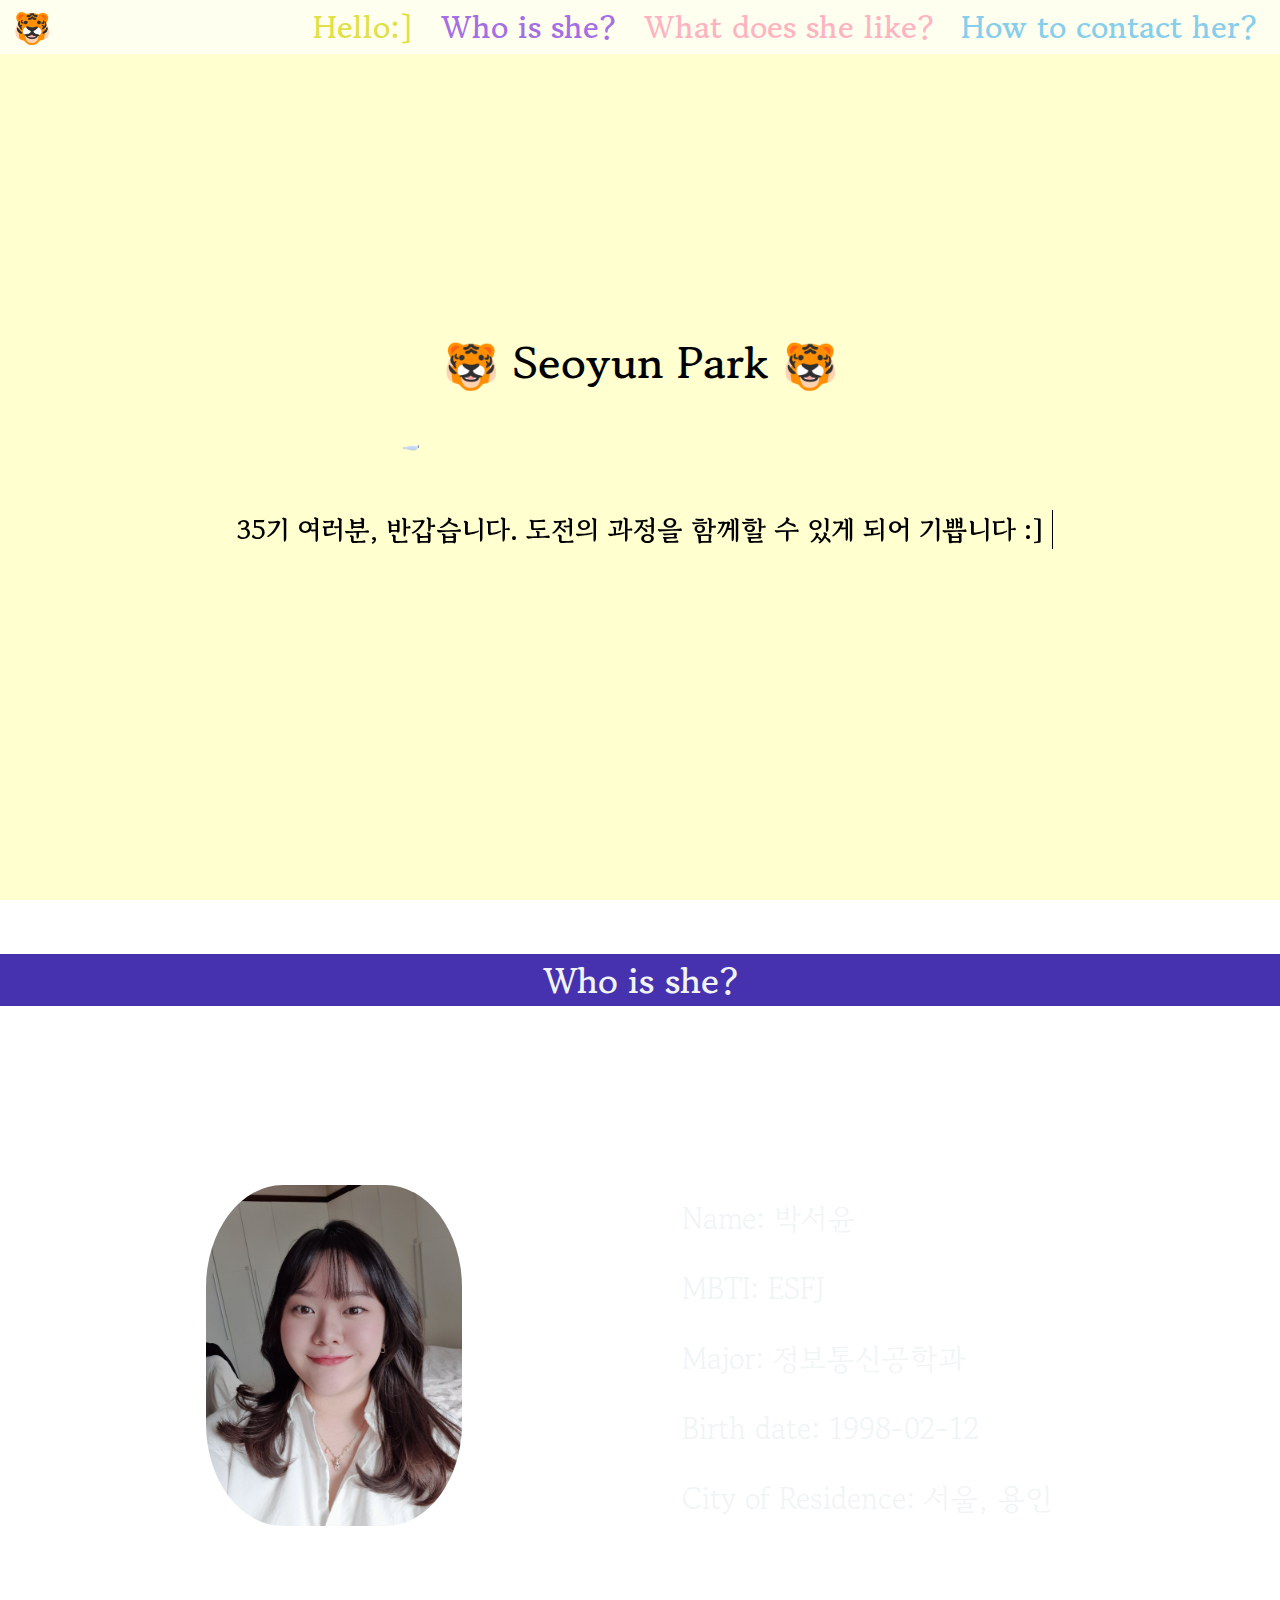
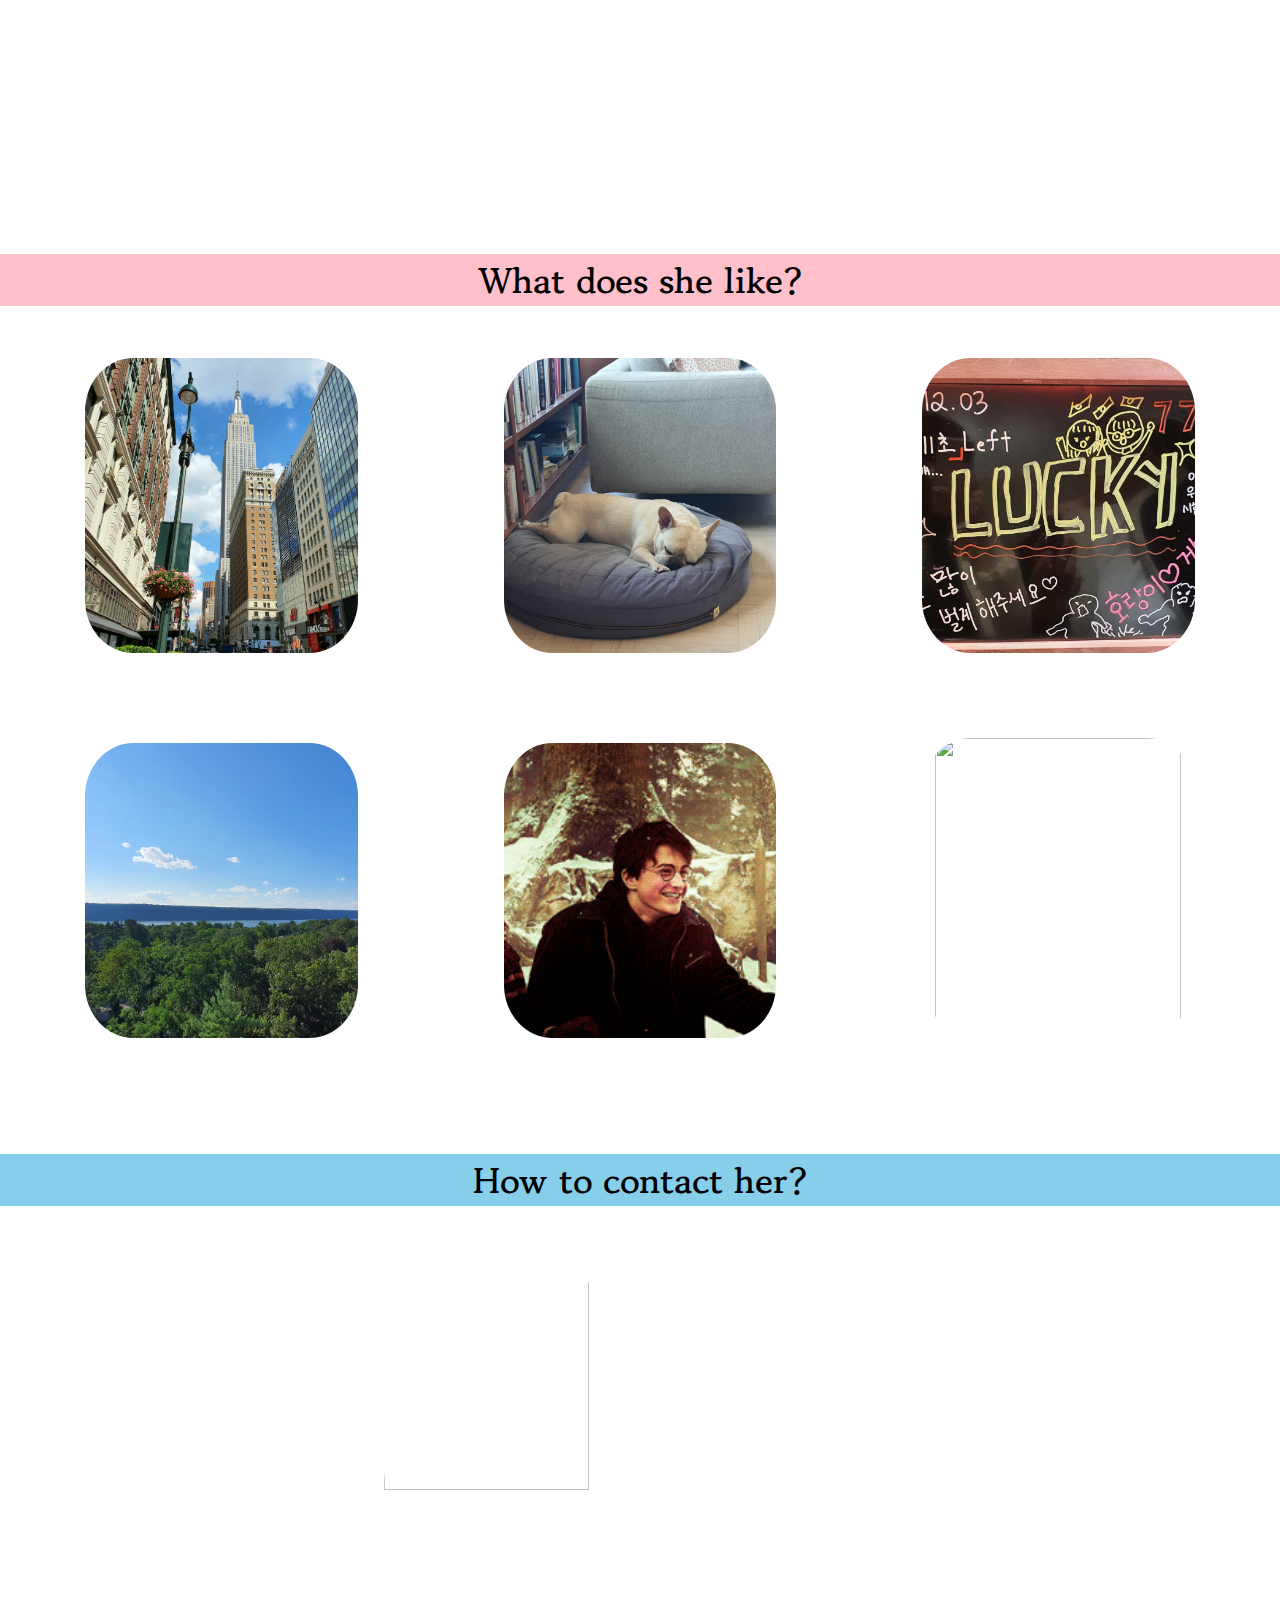
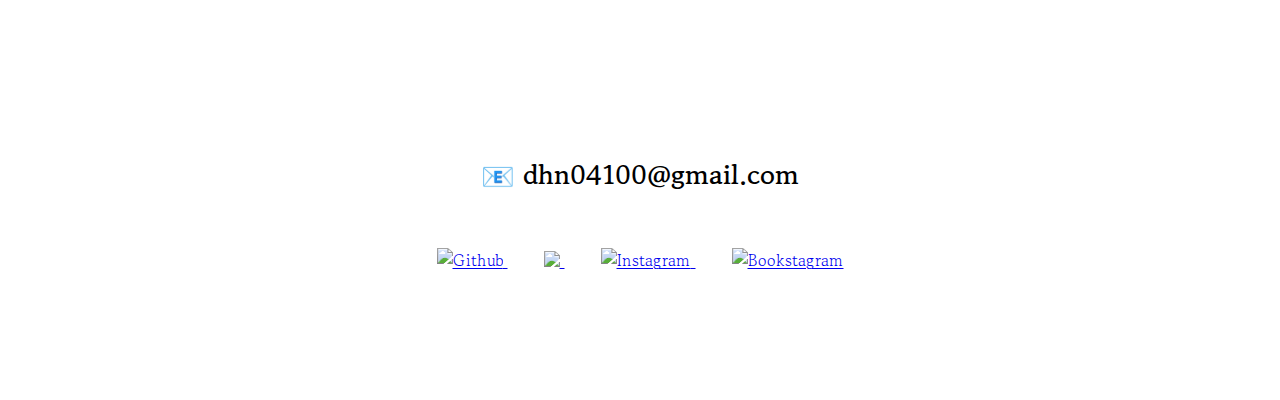
==== commit df07febd: "반응형 적용" ====
--- a/HTML/index.html
+++ b/HTML/index.html
@@ -17,7 +17,7 @@
 <body>
     <nav>
         <logo>
-            <a href="#">🐯</a>
+            <a href="#home">🐯</a>
         </logo>
         <!--같은페이지 내 a name(for 클릭시 이동)-->
         <item class="nav__menu">
@@ -32,13 +32,15 @@
     </nav>
     <main class="container"><a name="home"></a>
         <!--스크롤업 버튼-->
-        <a href="#" class="aside_toTop"> 
-            <i class="fa-solid fa-angles-up"></i>
+        <a href="#home" class="aside_toTop"> 
+            <!-- fontawesome의 animations -->
+            <i class="fa-solid fa-angles-up fa-beat" style="--fa-animation-duration: 2s;"></i>
         </a>
         <section class="container__home">
             <h1>🐯 Seoyun Park 🐯</h1>
             <img id='tiger' src="https://media.istockphoto.com/photos/funny-tiger-face-picture-id909858932?k=20&m=909858932&s=612x612&w=0&h=Rq5LKW0Afrk-mBOaW4daZA7KhOJztVt-VUy61eu3jvk=">
-            <div>35기 여러분, 반갑습니다. 도전의 과정을 함께할 수 있게 되어 기쁩니다 :]</div>
+            <div id="long">35기 여러분, 반갑습니다. 도전의 과정을 함께할 수 있게 되어 기쁩니다 :]</div>
+            <div id="short">도전의 과정을 함께할 수 있게 되어 기쁩니다 :]</div> <!---반응형 위한 div-->
         </section>
         <a name="me"></a>
         <section class="container__me">
@@ -94,10 +96,18 @@
                 📧 dhn04100@gmail.com
             </div>
             <article class="container__contact__contact-list">
-                <a href="https://github.com/happy-tiger212" target="_blank"><img src="https://snipstock.com/assets/cdn/png/3501c83e87c774b11ffe331062c77d50.png" alt="Github"></a>
-                <a href="https://velog.io/@tiger" target="_blank"><img src="https://jujusnake.github.io/introduction/assets/velog-logo.png" ale="Velog"></a>
-                <a href="https://www.instagram.com/spread_beads_s2" target="_blank"><img src="https://cdn-icons-png.flaticon.com/512/87/87390.png" alt="Instagram"></a>
-                <a href="https://www.instagram.com/read_ashley_dud" target="_blank"><img src="../img/bookstagram.png" alt="Bookstagram"></a>
+                <a href="https://github.com/happy-tiger212" target="_blank">
+                    <img src="https://snipstock.com/assets/cdn/png/3501c83e87c774b11ffe331062c77d50.png" alt="Github">
+                </a>
+                <a href="https://velog.io/@tiger" target="_blank">
+                    <img src="https://jujusnake.github.io/introduction/assets/velog-logo.png" ale="Velog">
+                </a>
+                <a href="https://www.instagram.com/spread_beads_s2" target="_blank">
+                    <img src="https://cdn-icons-png.flaticon.com/512/87/87390.png" alt="Instagram">
+                </a>
+                <a href="https://www.instagram.com/read_ashley_dud" target="_blank">
+                    <img src="../img/bookstagram.png" alt="Bookstagram">
+                </a>
             </article>         
         </section>
     </main>
--- a/CSS/index.css
+++ b/CSS/index.css
@@ -1,16 +1,22 @@
 :root {
     --text--color: #f0f4f5;
 }
+
 * {
     box-sizing: border-box;
-}
+    scroll-behavior: smooth;
+    /*이동시 scroll 부드럽게*/
+}
+
 h1 {
     margin: 0;
 }
+
 body {
     margin: 0;
     font-family: 'Gowun Batang', serif;
 }
+
 nav {
     position: fixed;
     /*상단 고정*/
@@ -21,12 +27,13 @@
     /*logo와 item 사이 거리 띄우기*/
     align-items: center;
     top: 0;
-    width: 100%;
+    width: 100vw;
     height: 6vh;
     background-color: ivory;
 }
 
-nav logo { /*nav바 호랑이로고*/
+nav logo {
+    /*nav바 호랑이로고*/
     margin-left: 1vw;
     font-size: 3.4vh;
     font-weight: 600;
@@ -55,15 +62,18 @@
     display: none;
     /*화면이 720px 이하일때만*/
 }
+
 .aside_toTop {
     text-decoration: none;
-    color: black;
+    color: rgb(46, 45, 45);
+    padding: 0 0.5%;
     font-size: 150%;
     /*브라우저 기준 위치*/
     position: fixed;
     bottom: 3vw;
     right: 4vw;
 }
+
 /*----------------------------------------*/
 main {
     display: flex;
@@ -79,6 +89,8 @@
     flex-direction: column;
     /* 배너와 내용 2단 만들기 위해 flex */
     height: 100vh;
+    width: 100vw;
+    overflow-x: hidden; /*mobile 버전에서 생기는 whitespace 없애기*/
     padding-top: 6vh;
     /*nav부분*/
     flex-grow: 1;
@@ -94,6 +106,7 @@
     /*사진과 정보 가로 가운데 정렬*/
 
 }
+
 .container__home h1 {
     font-size: 5vh;
     /*vh=viewport height
@@ -102,19 +115,22 @@
     height=1000px일 때, 1vh는 10px*/
     margin-bottom: 5vh;
 }
+
 #tiger {
     border-radius: 100%;
-    width: 65vh;
+    width: 37vw;
     margin-bottom: 2vh;
     /* padding-top으로 하면 padding까지
     border-radius 범위가 되므로 margin 선택 */
 }
+
 .container__home div {
     font-size: 3vh;
     font-weight: 600;
     /*텍스트 굵기*/
-    white-space: nowrap;
+    white-space: pre;
     /*white-space: 스페이스와 탭, 줄바꿈, 자동줄바꿈 처리 정하는 속성
+    줄바꿈X -> nowrap, pre
     nowrap: 연속 공백 줄바꿈을 하나의 공백으로, 가로 긴 줄 줄바꿈X */
     color: transparent;
     /*투명하게. beacause p::before의 자리잡기용이기 때문*/
@@ -124,17 +140,17 @@
     /*p::before의 position_absolute의 기준이 되기 위해*/
 }
 
-.container__home div::before {
+.container__home #long::before {
+    /*가상요소 ::before: 요소의 콘텐츠 시작부분에 생성된 콘텐츠 추가*/
     content: '35기 여러분, 반갑습니다. 도전의 과정을 함께할 수 있게 되어 기쁩니다 :] ';
     position: absolute;
     top: 0;
     left: 0;
-    width: 100%;
-    height: 100%;
     color: black;
     border-right: 1px solid black;
     overflow: hidden;
-    animation: typing 10s steps(43) infinite; /*steps: 계단식으로 위치이동. 끊어지는 효과*/
+    animation: typing 10s steps(43) infinite;
+    /*steps: 계단식으로 위치이동. 끊어지는 효과*/
     /*animation: 애니메이션이름 1회시간 가속도 반복횟수*/
 }
 
@@ -143,12 +159,15 @@
     0% {
         width: 0%;
     }
+
     45% {
         width: 100%;
     }
+
     55% {
         width: 100%;
     }
+
     100% {
         width: 0%;
     }
@@ -179,7 +198,7 @@
 }
 
 .container__me__content__my-pic img {
-    width: 33%;
+    width: 20vw;
     border-radius: 30%;
 }
 
@@ -247,6 +266,7 @@
     position: relative;
     /*텍스트 사진 기준 위해. position*/
 }
+
 .container__like__grid__title {
     margin-left: 5%;
     /*텍스트 사진 기준 position 위해*/
@@ -258,18 +278,23 @@
     background: rgba(0, 2, 90, 0.4);
     /*a(alpha channel): 투명도(0(투명)~1(불투명))*/
     color: var(--text--color);
-    font-size: 5vh;
+    font-size: 3vw;
     /*텍스트 가로 세로 중앙 정렬*/
     display: flex;
     align-items: center;
     justify-content: center;
     /*배경과 텍스트 투명도 지정*/
-    opacity: 0; /*투명*/
-}
+    opacity: 0;
+    /*투명*/
+}
+
 .container__like__grid figure:hover .container__like__grid__title {
-    transition: opacity 0.5s; /*opacity가 0.5s동안 변화*/
-    opacity: 1; /*원래의 설정값(불투명)*/
-}
+    transition: opacity 0.5s;
+    /*opacity가 0.5s동안 변화*/
+    opacity: 1;
+    /*원래의 설정값(불투명)*/
+}
+
 /*----------------------------------------*/
 .container__contact {
     background-image: url('https://images.unsplash.com/photo-1514454529242-9e4677563e7b?ixlib=rb-1.2.1&ixid=MnwxMjA3fDB8MHxwaG90by1wYWdlfHx8fGVufDB8fHx8&auto=format&fit=crop&w=1170&q=80');
@@ -321,39 +346,36 @@
     /*부드럽게 확대*/
     transform: scale(1.2);
 }
+
 /*마우스 오버시 img 확대*/
 
 /*반응형 적용 -px이하시 a태그 세로로*/
-@media(max-width: 780px) {
-
+/*tablet 적용*/
+@media screen and (max-width: 768px) {
     /*특정 px이하 메뉴 세로 배치*/
     nav {
         flex-direction: column;
         /* nav 내부의 logo와 item을 세로 정렬 */
     }
-
     nav logo {
         margin: 0;
         padding-top: 4px;
         padding-right: 0;
     }
-
     .nav__menu {
         display: flex;
         flex-direction: column;
         background-color: ivory;
         /*item 내부의 a태그들을 세로 정렬*/
-        width: 100%;
+        width: 100vw;
         padding-top: 1vh;
         align-items: center;
-            /*가로중앙정렬*/
-    }
-
+        /*가로중앙정렬*/
+    }
     .nav__menu a {
         padding-bottom: 1vw;
         padding-right: 0;
     }
-
     .nav__toggleBtn {
         display: block;
         position: absolute;
@@ -361,13 +383,90 @@
         top: 10px;
         right: 20px;
     }
-
     .nav__menu {
         display: none;
         /*toggleBtn 누르기 전에 보이지 않도록*/
     }
-
     .nav__menu.active {
         display: flex;
     }
+
+    #tiger {
+        width: 60vw;
+    }
+    /* #long 콘텐츠 삭제 */
+    .container__home #long::before {
+        content: '';
+    }
+    .container__home div {
+        margin-top: 0;
+    }
+    /* 768px이하일 때, content 내용 변경 */
+    .container__home #short::before {
+        content: '도전의 과정을 함께할 수 있게 되어 기쁩니다 :] ';
+        position: absolute;
+        top: 0;
+        left: 0;
+        color: black;
+        border-right: 1px solid black;
+        overflow: hidden;
+        animation: typing 10s steps(43) infinite;
+    }
+
+    /* me 블럭 - 세로 정렬 수정*/
+    .container__me__content {
+        flex-direction: column;
+        /* 사진과 내용 세로 2단 만들기 위해 */
+        justify-content: center;
+        /*사진과 정보 세로 가운데 정렬*/
+    }
+    .container__me__content__my-pic {
+        text-align: center;
+        padding: 0;
+        padding-top: 5%;
+    }
+    /* li들 text-align: center */
+    .container__me__content_my-info li {
+        text-align: center;
+    }
+
+    /* like부분 2*3 grid -> 3*2 grid */
+    .container__like img {
+        /* img 크기 조절 */
+        width: 100%;
+        height: 20vh;
+        padding: 0px;
+    }
+    .container__like__grid {
+        /*repeat(3,1fr) -> repeat(2,1fr): for 3*2 배열*/
+        grid-template-columns: repeat(2, 1fr);
+        grid-gap: 0vw;
+    }
+    .container__like__grid__title {
+        margin-left: 0%;
+        /* img와 같은 크기로 조절 */
+        height: 20vh;
+        width: 100%;
+        font-size: 5vw;
+    }
+    /* call pic 사이즈 늘리기(mobile에선 꽉 채운게 이쁨) */
+    .container__contact__call-pic {
+        width: 70%;
+    }
+}
+
+/* mobile 적용 */
+@media(max-width: 480px) {
+/* 사이즈 조절 */
+    .container__me__content__my-pic {
+        margin-bottom: 0;
+    }
+    .container__me__content__my-pic img {
+        width: 30vw;
+    }
+    .container__contact__contact-list img {
+        width: 15%; /* 항상 한 줄에 list 놓이도록 */
+    }
+    
+    
 }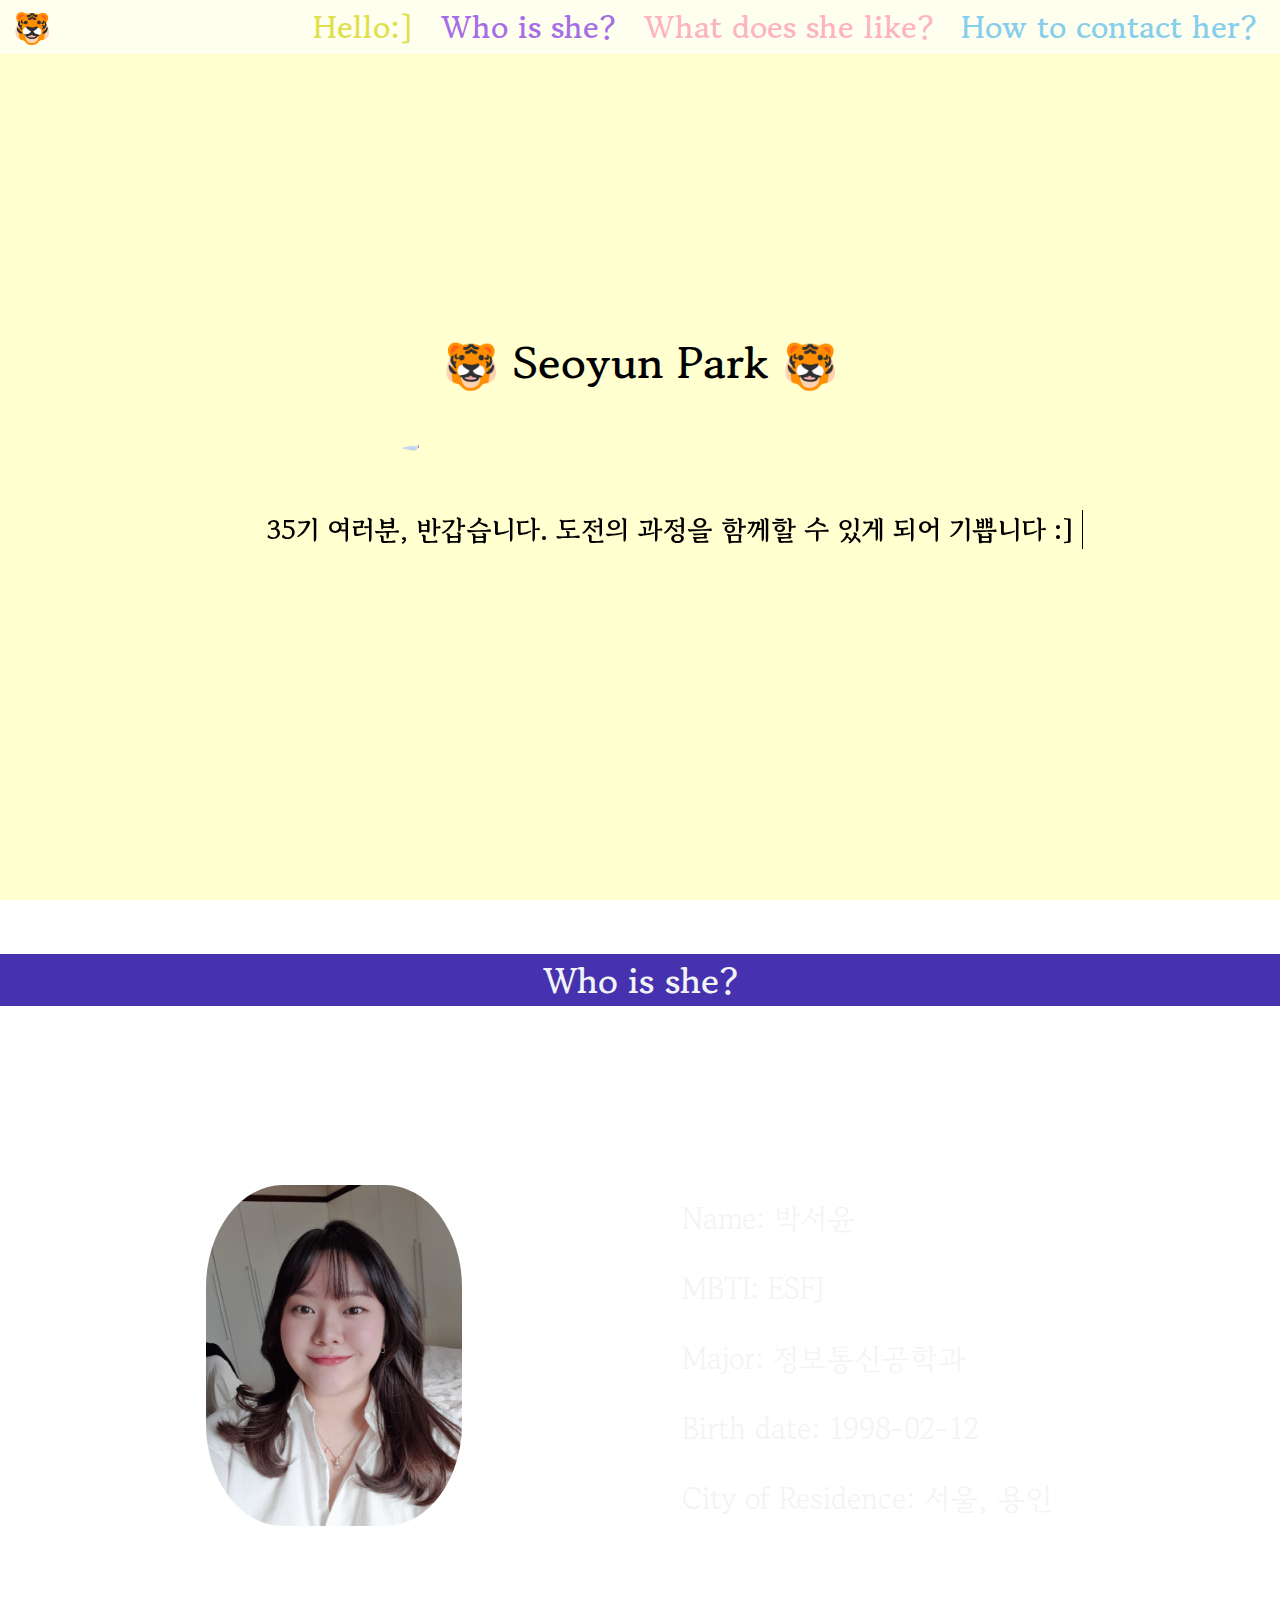
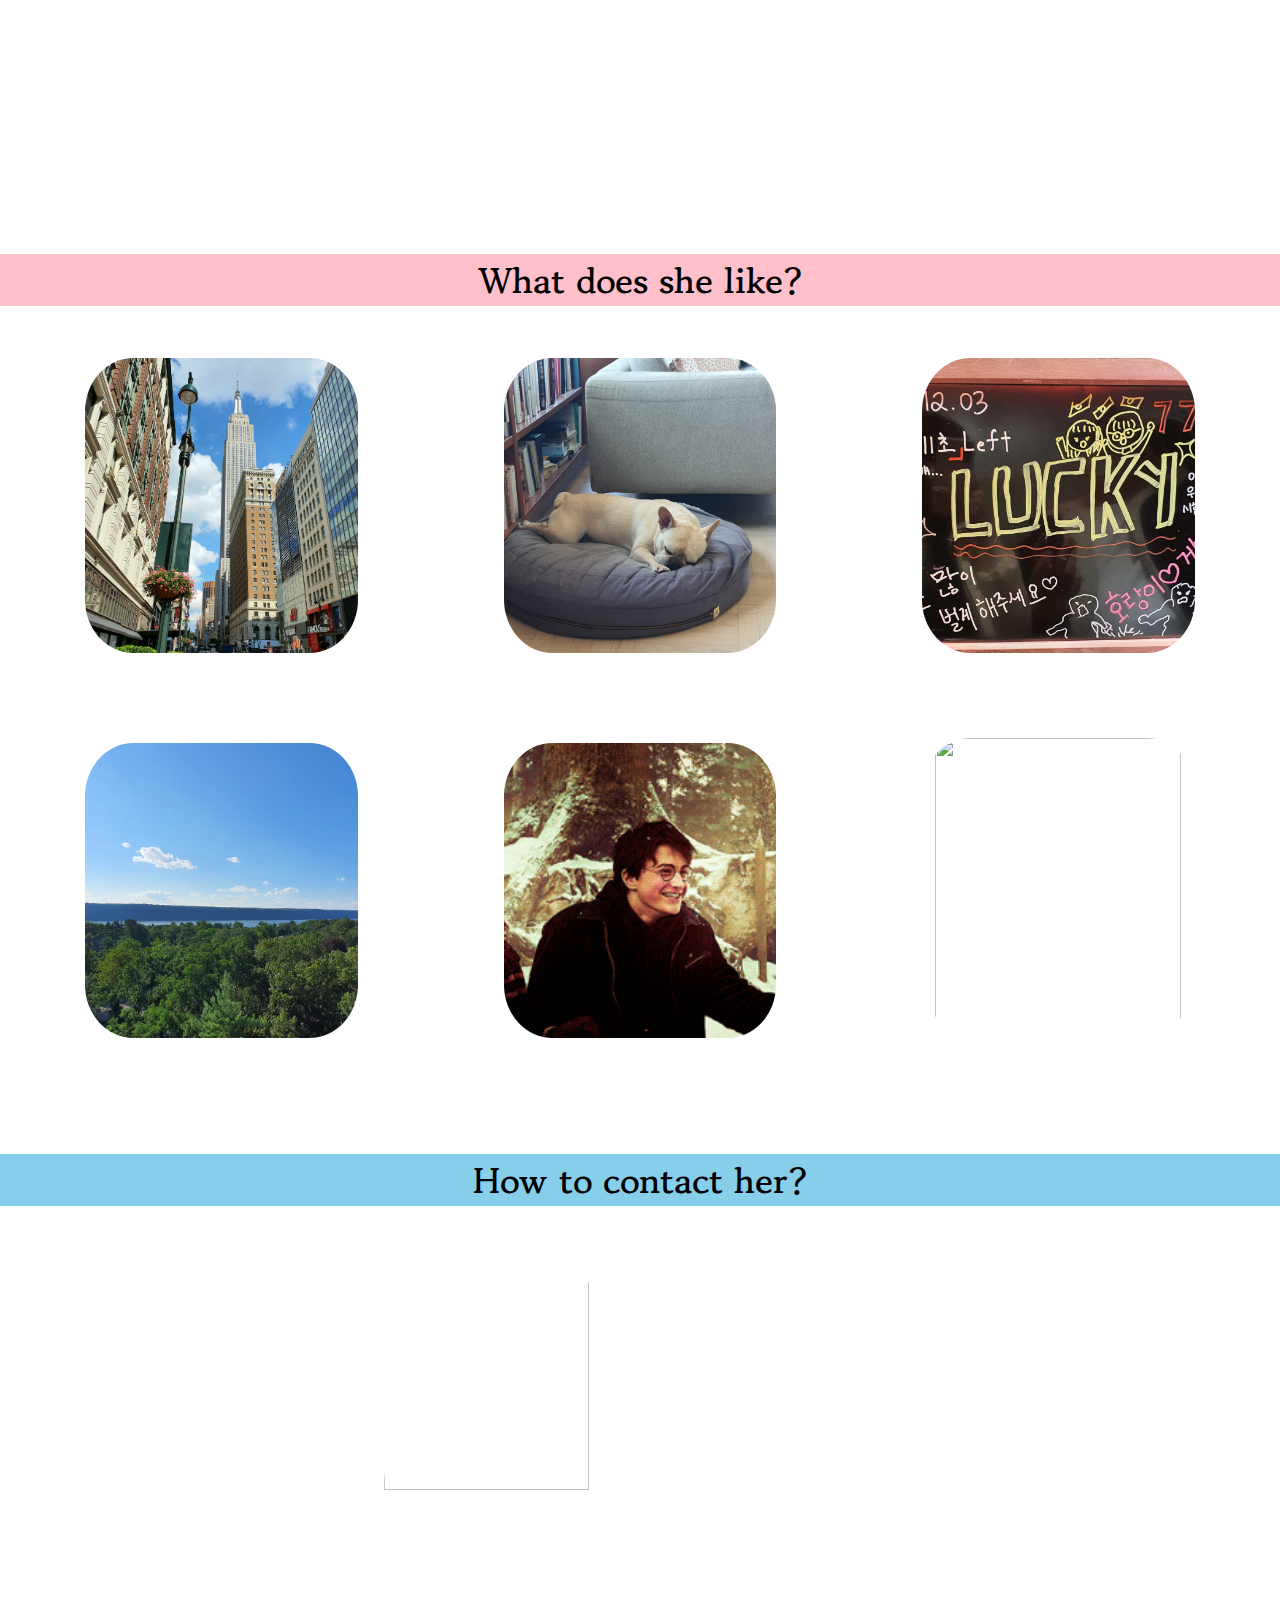
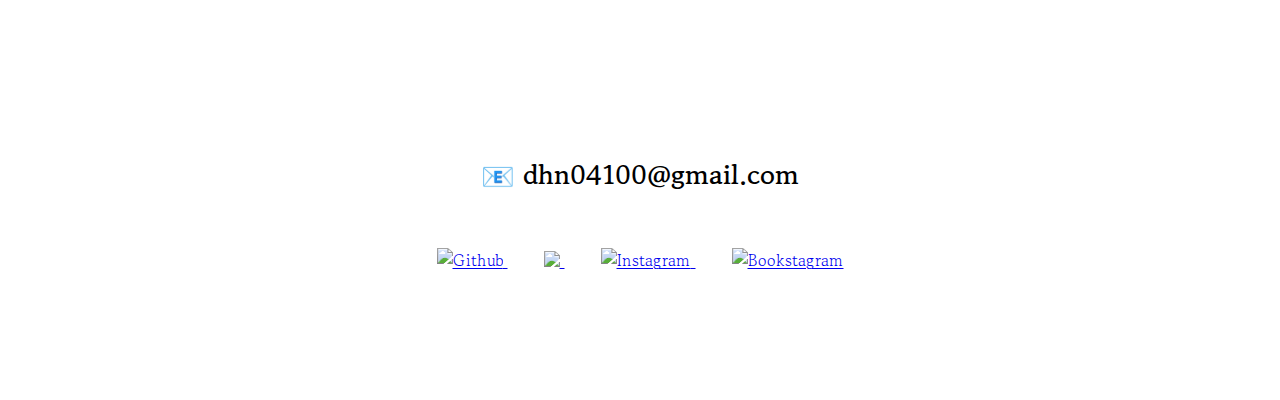
==== commit 9e081d9e: "Update index.html" ====
--- a/HTML/index.html
+++ b/HTML/index.html
@@ -39,7 +39,7 @@
         <section class="container__home">
             <h1>🐯 Seoyun Park 🐯</h1>
             <img id='tiger' src="https://media.istockphoto.com/photos/funny-tiger-face-picture-id909858932?k=20&m=909858932&s=612x612&w=0&h=Rq5LKW0Afrk-mBOaW4daZA7KhOJztVt-VUy61eu3jvk=">
-            <div id="long">35기 여러분, 반갑습니다. 도전의 과정을 함께할 수 있게 되어 기쁩니다 :]</div>
+            <div id="long">여러분, 반갑습니다. 도전의 과정을 함께할 수 있게 되어 기쁩니다 :]</div>
             <div id="short">도전의 과정을 함께할 수 있게 되어 기쁩니다 :]</div> <!---반응형 위한 div-->
         </section>
         <a name="me"></a>
@@ -96,14 +96,14 @@
                 📧 dhn04100@gmail.com
             </div>
             <article class="container__contact__contact-list">
-                <a href="https://github.com/happy-tiger212" target="_blank">
+                <a href="https://github.com/seoyun-dev" target="_blank">
                     <img src="https://snipstock.com/assets/cdn/png/3501c83e87c774b11ffe331062c77d50.png" alt="Github">
                 </a>
                 <a href="https://velog.io/@tiger" target="_blank">
-                    <img src="https://jujusnake.github.io/introduction/assets/velog-logo.png" ale="Velog">
+                    <img src="https://pbs.twimg.com/profile_images/1228368893321736193/Ov0og7E8_400x400.jpgg" ale="Velog">
                 </a>
-                <a href="https://www.instagram.com/spread_beads_s2" target="_blank">
-                    <img src="https://cdn-icons-png.flaticon.com/512/87/87390.png" alt="Instagram">
+                <a href="https://www.instagram.com/happy_syp_s2" target="_blank">
+                    <img src="https://pbs.twimg.com/profile_images/1228368893321736193/Ov0og7E8_400x400.jpg" alt="Instagram">
                 </a>
                 <a href="https://www.instagram.com/read_ashley_dud" target="_blank">
                     <img src="../img/bookstagram.png" alt="Bookstagram">
@@ -112,4 +112,4 @@
         </section>
     </main>
 </body>
-</html> +</html> 
